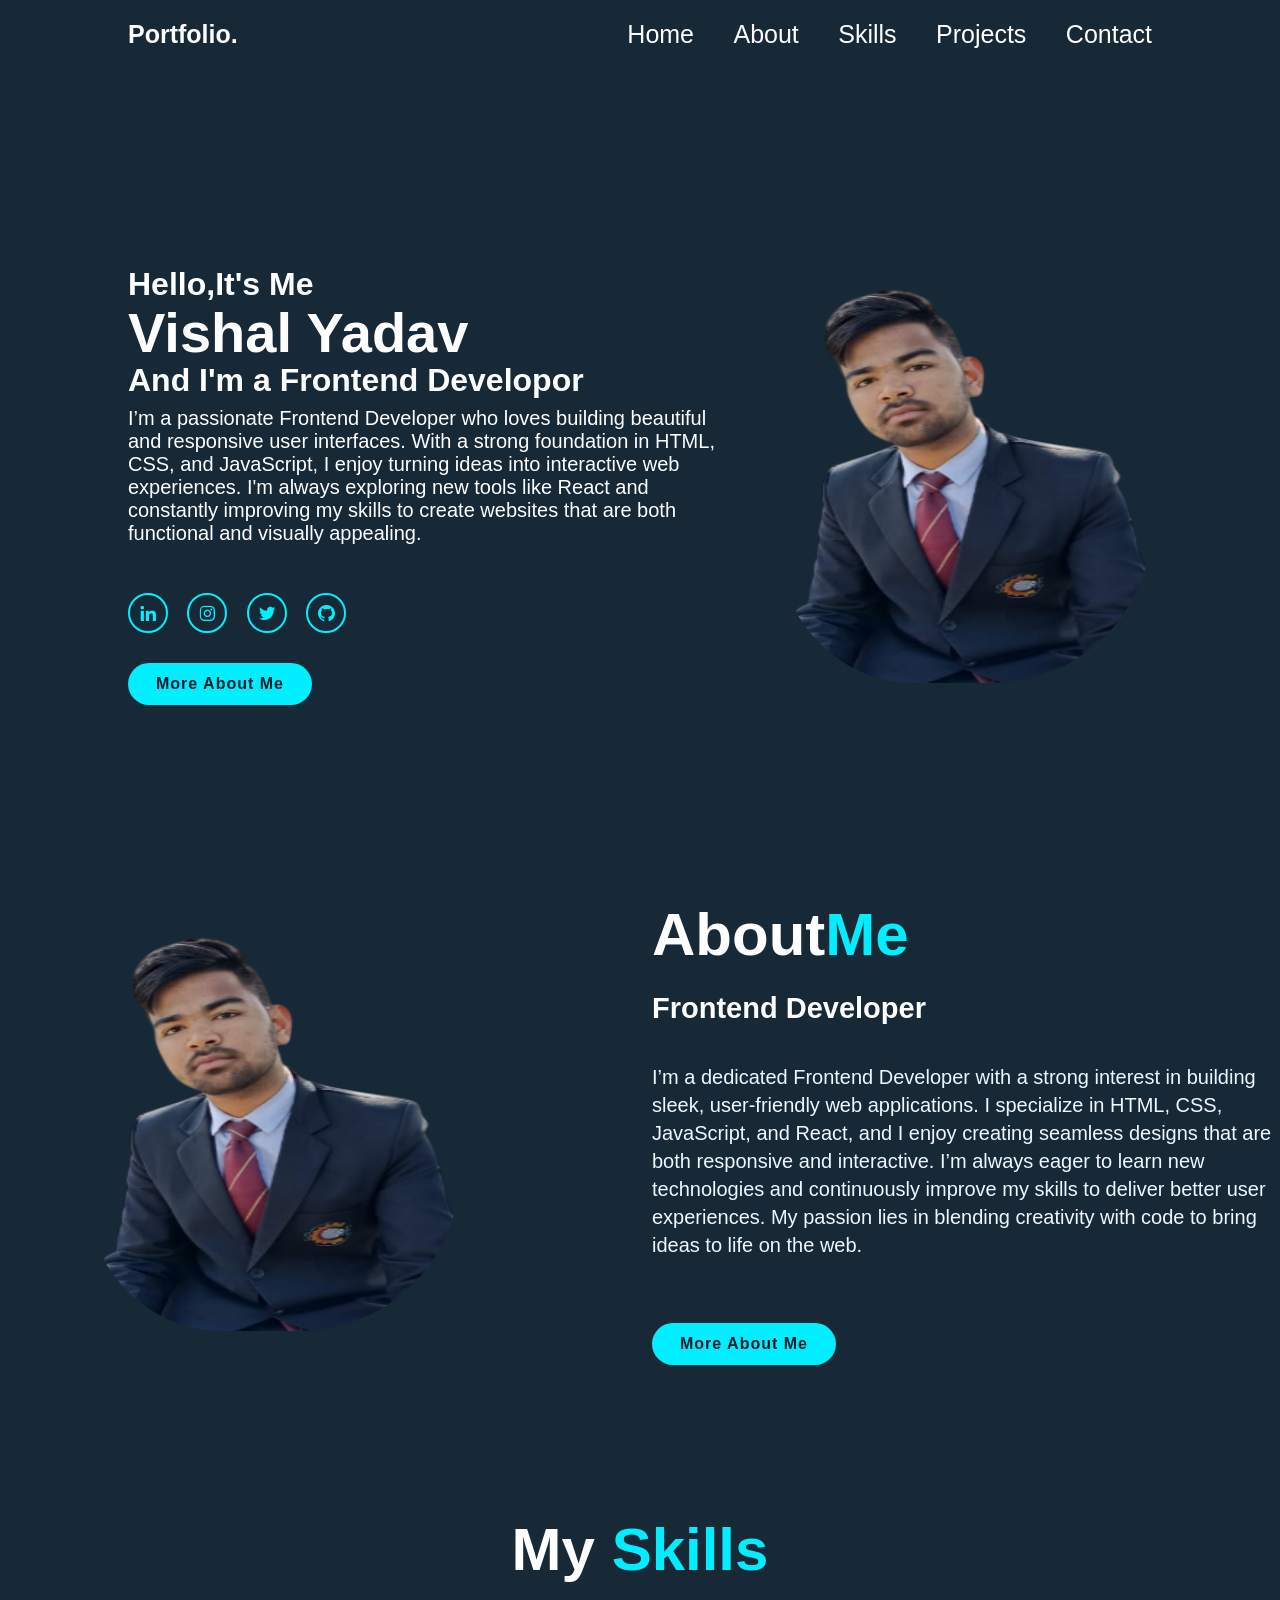
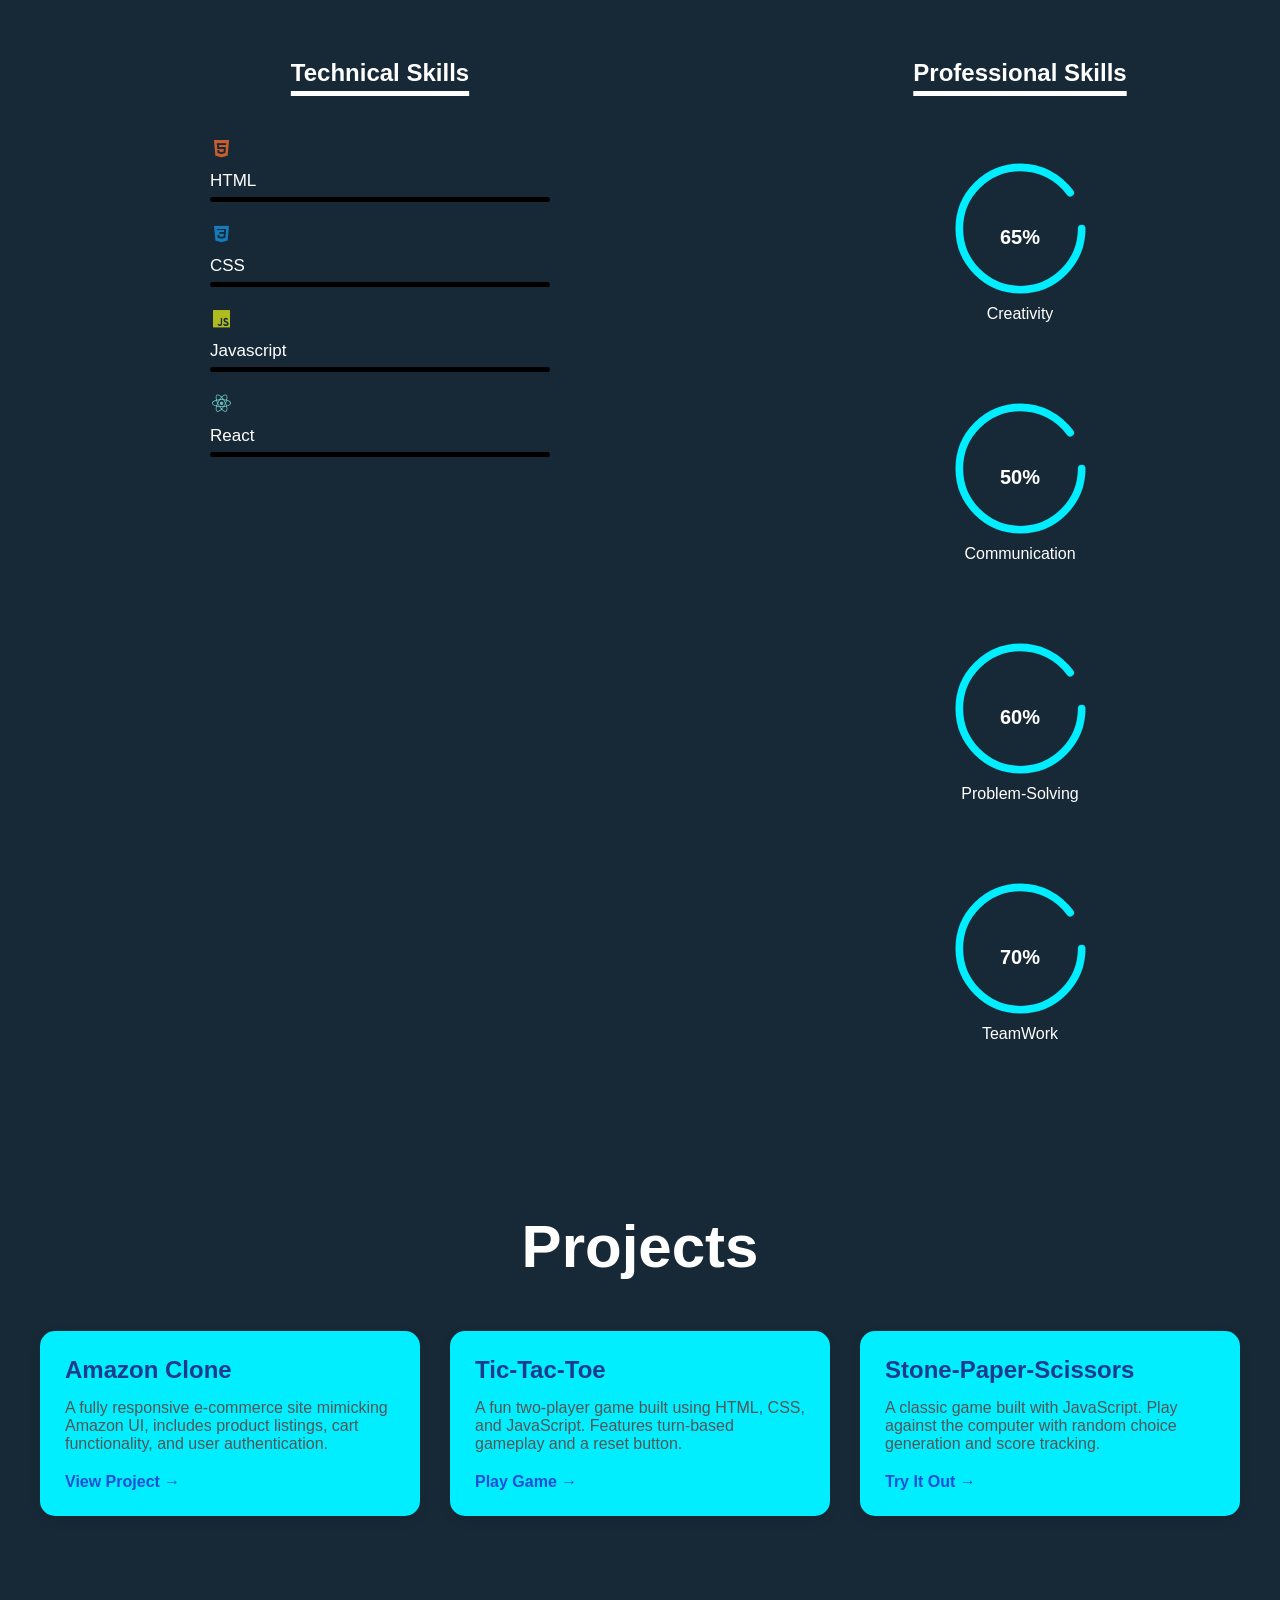
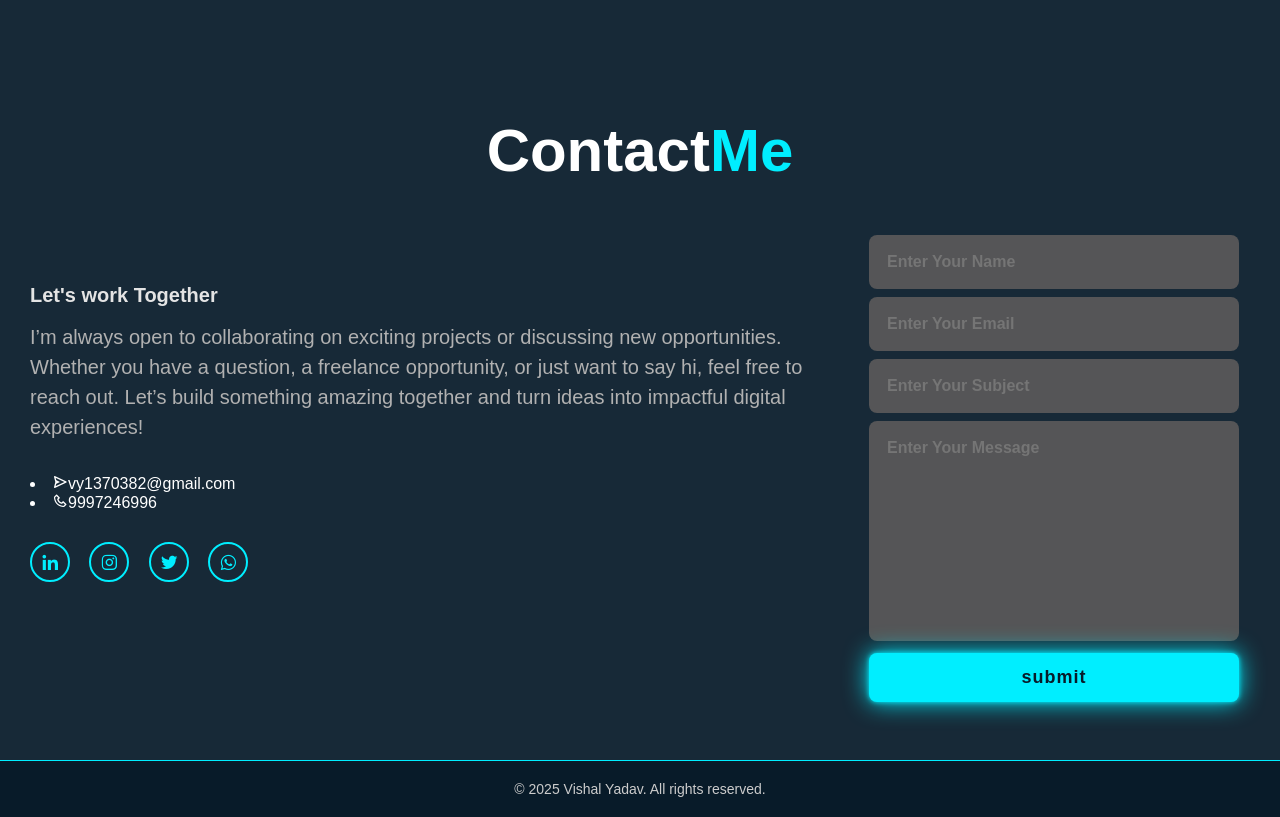
==== index.html @ 8849e921 "my" ====
<!DOCTYPE html>
<html lang="en">
<head>
    <meta charset="UTF-8">
    <meta name="viewport" content="width=device-width, initial-scale=1.0">
    <title>Personal  Portfolio</title>
    <link rel="stylesheet" href="style.css">
    <link href='https://unpkg.com/boxicons@2.1.4/css/boxicons.min.css' rel='stylesheet'>
</head>
<body>
   <header class="header">
       <a href="#" class="logo">Portfolio.</a>
       <nav class="navbar">
        <a href="#" data-target="home">Home</a>
        <a href="#" data-target="about">About</a>
        <a href="#" data-target="Skills">Skills</a>
        <a href="#" data-target="projects">Projects</a>
        <a href="#" data-target="contact">Contact</a>
    </nav>
   </header>
   <section class="home" id="home">
    <div class="home-content">
        <h3>Hello,It's Me</h3>
        <h1>Vishal Yadav</h1>
        <h3>And I'm a Frontend Developor</h3>
        <p><p>I’m a passionate Frontend Developer who loves building beautiful and responsive user interfaces. With a strong foundation in HTML, CSS, and JavaScript, I enjoy turning ideas into interactive web experiences. I'm always exploring new tools like React and constantly improving my skills to create websites that are both functional and visually appealing.</p>
        <br> 

        <div class="home-sci">
            <a href="#"><i class='bx bxl-linkedin'></i></a>
            <a href="#"><i class='bx bxl-instagram'></i></a>
            <a href="#"><i class='bx bxl-twitter' ></i></a>
            <a href="#"><i class='bx bxl-github'></i></a>
      </div> 
       <a href="#" class="btn-box">More About Me</a>
    </div>
    <div>
          <img class="home-img" src="Screenshot 2025-04-20 120103-Photoroom.png">
    </div>
   </section>
   <section class="about" id="about">
     <div class="about-img">
        <img class="home-img" src="Screenshot 2025-04-20 120103-Photoroom.png">
     </div>
     <div class="about-text">
        <h2>About<span>Me</span></h2>
        <h4>Frontend Developer</h4>
        <p>I’m a dedicated Frontend Developer with a strong interest in building sleek, user-friendly web applications. I specialize in HTML, CSS, JavaScript, and React, and I enjoy creating seamless designs that are both responsive and interactive. I’m always eager to learn new technologies and continuously improve my skills to deliver better user experiences. My passion lies in blending creativity with code to bring ideas to life on the web.</p>
        <a href="#" class="btn-box">More About Me</a>
    </div>
   </section>
   <h1 class="sub-title">My <span>Skills</span></h1>
   <section  id="Skills">
    <div class="container1">
        <h1 class="heading1">Technical Skills</h1>
        <div class="Technical-bars">
            <div class="bar"><i style="color:#c95d2e" class='bx bxl-html5'></i>
                <div class="info">
                    <span>HTML</span>
                </div>
                <div class="progress-line html">
                    <span></span>
                </div>
            </div>
            <div class="bar"><i style="color:#147bbc" class='bx bxl-css3'></i>
                <div class="info">
                    <span>CSS</span>
                </div>
                <div class="progress-line css">
                    <span></span>
                </div>
            </div>
            <div class="bar"><i style="color:#b0bc1e" class='bx bxl-javascript'></i>
                <div class="info">
                    <span>Javascript</span>
                </div>
                <div class="progress-line javascript">
                    <span></span>
                </div>
            </div>
            <div class="bar"><i style="color:#69bcbc" class='bx bxl-react'></i>
                <div class="info">
                    <span>React</span>
                </div>
                <div class="progress-line react">
                    <span></span>
                </div>
            </div>
        </div>
    </div>
    <div class="container1">
        <h1 class="heading1">Professional Skills</h1>
      <div class="radial-barss">
        <div class="radial-bars">
            <svg x="0px" y="0px" viewBox="0 0 200 200">
                <circle class="progress-bar" fill="transparent" cx="100" cy="100" r="80"></circle>
                <circle class="path path-1" cx="100" cy="100" r="80"></circle>
            </svg>
            <div class="percentage">65%</div>
            <div class="text">Creativity</div>
        </div>
        <div class="radial-bars">
            <svg x="0px" y="0px" viewBox="0 0 200 200">
                <circle class="progress-bar" fill="transparent" cx="100" cy="100" r="80"></circle>
                <circle class="path path-1"  cx="100" cy="100" r="80"></circle>
            </svg>
            <div class="percentage">50%</div>
            <div class="text">Communication</div>
        </div>
        <div class="radial-bars">
            <svg x="0px" y="0px" viewBox="0 0 200 200">
                <circle class="progress-bar" fill="transparent" cx="100" cy="100" r="80"></circle>
                <circle class="path path-1" cx="100" cy="100" r="80"></circle>
            </svg>
            <div class="percentage">60%</div>
            <div class="text">Problem-Solving</div>
        </div>
        <div class="radial-bars">
            <svg x="0px" y="0px" viewBox="0 0 200 200">
                <circle class="progress-bar" fill="transparent" cx="100" cy="100" r="80"></circle>
                <circle class="path path-1" cx="100" cy="100" r="80"></circle>
            </svg>
            <div class="percentage">70%</div>
            <div class="text">TeamWork</div>
        </div>
      </div>
    </div>
   </section>
   <section id="projects">
    <div class="container">
      <h2 class="section-title">Projects</h2>
      <div class="projects-grid">
        <div class="project-card">
          <h3 class="project-title">Amazon Clone</h3>
          <p class="project-description">
            A fully responsive e-commerce site mimicking Amazon UI, includes product listings, cart functionality, and user authentication.
          </p>
          <a href="https://vy251.github.io/Project-1/" target="_blank" class="project-link">View Project →</a>
        </div>
        <div class="project-card">
          <h3 class="project-title">Tic-Tac-Toe</h3>
          <p class="project-description">
            A fun two-player game built using HTML, CSS, and JavaScript. Features turn-based gameplay and a reset button.
          </p>
          <a href="https://vy251.github.io/Tic-Tac-Toe/" target="_blank" class="project-link">Play Game →</a>
        </div>
        <div class="project-card">
          <h3 class="project-title">Stone-Paper-Scissors</h3>
          <p class="project-description">
            A classic game built with JavaScript. Play against the computer with random choice generation and score tracking.
          </p>
          <a href="https://vy251.github.io/Rps/" target="_blank" class="project-link">Try It Out →</a>
        </div>
  
      </div>
    </div>
  </section>
  
   <h2 class="ch2">Contact<span id="cs">Me</span></h2>
   <section class="contact" id="contact">
    <div class="contact-text">
        <h4>Let's work Together</h4>
        <p>I’m always open to collaborating on exciting projects or discussing new opportunities. Whether you have a question, a freelance opportunity, or just want to say hi, feel free to reach out. Let’s build something amazing together and turn ideas into impactful digital experiences!</p>
        <div class="contact-List">
            <li><i class='bx bx-send' ></i>vy1370382@gmail.com</li>
            <li><i class='bx bx-phone' ></i>9997246996</li>
        </div>
        <div class="home-sci">
            <a href="#"><i class='bx bxl-linkedin'></i></a>
            <a href="#"><i class='bx bxl-instagram'></i></a>
            <a href="#"><i class='bx bxl-twitter' ></i></a>
            <a href="#"><i class='bx bxl-whatsapp'></i></i></a>
        </div>
    </div>
    <div class="contact-form">
        <form action="">
            <input type="" placeholder="Enter Your Name"required>
            <input type="email"placeholder="Enter Your Email"required>
            <input type=""placeholder="Enter Your Subject">
            <textarea name="" id="" cols="40" rows="10" placeholder="Enter Your Message"required></textarea>
            <input type="submit" value="submit" class="send">
        </form>
   </div>
   </section>
   <footer class="footer">
    <p>© 2025 Vishal Yadav. All rights reserved.</p>
</footer>
<script>
    document.querySelectorAll('.navbar a').forEach(link => {
  link.addEventListener('click', function (e) {
    e.preventDefault();

    const targetId = this.dataset.target;  // Get the value from data-target
    const targetSection = document.getElementById(targetId);

    if (targetSection) {
      targetSection.scrollIntoView({
        behavior: 'smooth'
      });
    }
  });
});

  </script>
  
</body>
</html>
---- style.css ----
*{
    margin:0;
    padding:0;
    font-family:'Gill Sans', 'Gill Sans MT', Calibri, 'Trebuchet MS', sans-serif;
    box-sizing:border-box;
}
body{
    background:#172937;;
    color:#fff;
}
.header{
   position:fixed;
   top:0;
   left:0;
   width:100%;
   padding:20px 10%;
   background:transparent;
   display:flex;
   justify-content:space-between;
   align-items: center;
   z-index:100;
}
.logo{
    position:relative;
    font-size:25px;
    color:#fff;
    text-decoration:none;
    font-weight:600;
}
.navbar a{
    display:inline-block;
    font-size:25px;
    color:#fff;
    text-decoration: none;
    font-weight: 500;
    margin-left:35px;
    transition:.3s;
}
.navbar a:hover{
    color:#0ef;
}
.home{
    position:relative;
    width:100%;
    justify-content: space-between;
    height:100vh;
    display:flex;
    align-items: center;
    padding:70px 10% 0;
}
.home-img{
    border-radius:40%;
    background-size:cover;
    height:400px;
    padding-left:20px;
    width:400px;
}
.home-content{
    max-width:600px;
}
.home-content h3{
    font-size:32px;
    font-weight:700;
}
.home-content h1 {
    font-size:32px;
    font-weight:700;
}
.home-content h1{
    font-size:56px;
    font-weight:700;
    margin:-3px 0;
}
.home-content p{
    font-size:20px;
    margin-top:8px;
} 
.home-sci a{
    display:inline-flex;
    justify-content: center;
    align-items:center;
    width:40px;
    height:40px;
    background:transparent;
    border:2px solid #0ef;
    border-radius:50%;
    font-size:20px;
    color:#0ef;
    text-decoration: none;
    margin:30px 15px 30px 0;
}
.home-sci a:hover{
    background:#0ef;
    color:#081b29;
    box-shadow:0 0 20px #0ef;
}
.btn-box{
    display:inline-block;
    padding:12px 28px;
    background:#0ef;
    border-radius:40px;
    font-size:16px;
    color:#081b29;
    letter-spacing: 1px;
    text-decoration: none;
    font-weight:600;
}
.btn-box:hover{
    box-shadow:0 0 5px cyan,
    0 0 25px cyan, 0 0 50px cyan,
    0 0 100px cyan, 0 0 200px cyan;
}

.about{
   display:grid;
   grid-template-columns:repeat(2,1fr);
   align-items:center;
   gap:1.5rem;
}
.about-img img{
  padding-left:20px;
  margin-left:60px;
}
.about-text h2,.sub-title{
    font-size:60px;
}
.about-text h2 span,.sub-title span{
    color:#0ef;
}
.about-text h4{
    font-size:29px;
    font-weight:600;
    color:#fff;
    line-height:1.7;
    margin:15px 0 30px;
}
.about-text p{
    color:aliceblue;
    font-size:20px;
    line-height:1.4;
    margin-bottom:4rem;
}

section{
    display:flex;
    /* flex-wrap:wrap; */
}
.container1{
    width:600px;
    height:100%;
    padding:75px 90px;
    margin-left:120px;
}
.heading1{
    text-align:center;
    text-decoration: underline;
    text-underline-offset: 10px;
    text-decoration-thickness: 5px;
    margin-bottom:50px;
}
.bar{
    font-size:23px;
}
.Technical-bars{
    display:flex;
    flex-direction:column;
    gap:20px;
}
.Technical-bars .bar{
    margin-top:40px 0;
}
.Technical-bars .bar:first-child{
    margin-top:0;
}
.Technical-bars .bar:last-child{
    margin-bottom:0;
}
.Technical-bars .bar .info{
    margin-bottom:5px;
}
.Technical-bars .bar .info span{
    font-size:17px;
    font-weight:500;
    animation:showText 0.5s 1s linear forwards;  
    opacity:0;
}
.Technical-bars .bar .progress-line{
    position:relative;
    border-radius:10px;
    width:100%;
    height:5px;
    background-color:#000000;
    animation:animate 1s cubic-bezier(1,0,0.5,1) forwards;
    transform:scaleX(0);
    transform-origin:left;
}
@keyframes animate{
    100%{
        transform:scaleX(1);
    }
}
.Technical-bars .bar .progress-line span{
    height:100%;
    background-color: #0ef;
    position:absolute;
    border-radius:10px;
    animation:animate 1s 1s cubic-beizer(1,0,0.5,1) forwards;
    transform:scaleX(0);
    transform-origin:left;
}
.progress-line.html span{
    width:90%;
}
.progress-line.css span{
    width:60%;
}
.progress-line.javascript span{
    width:70%;
}
.progress-line.react span{
    width:75%;
}
.progress-line span::after{
    position:absolute;
    padding:1px 8px;
    background-color:#000;
    color:#fff;
    font-size:12px;
    border-radius:3px;
    top:-28px;
    right:-20px;
    animation:showText 0.5s 1.5s linear forwards;
    opacity:0;
}
.sub-title{
    margin-top:150px;
    text-align:center;
}
.progress-line.html span::after{
    content:"90%";
}
.progress-line.css span::after{
    content:"60%";
}
.progress-line.javascript span::after{
    content:"70%";
}
.progress-line.react span::after{
    content:"75%";
}
.progress-line span::before{
    content:"";
    position:absolute;
    width:0;
    height:0;
    border:7px solid transparent;
    border-bottom-width:0px;
    border-right-width:0px;
    border-top-color:#000;
    top:-10px;
    right:0;
    animation:showText 0.5s 1.5s linear forwards;
    opacity:0;
}
@keyframes showText{
100%{
    opacity:1;
  }
}
.radial-barss {
    display: flex;
    flex-wrap: wrap;
    justify-content: center;
    gap: 40px; 
}
.radial-bars {
    width: 45%; 
    height: 200px;
    position: relative;
    display: flex;
    flex-direction: column;
    align-items: center;
    justify-content: center;
}
.radial-bars .radial-bar{
    width:50%;
    height:160px;
    margin-bottom:10px;
    position:relative;
}
.radial-bars .radial-bar svg{
    position:absolute;
    top:50%;
    left:50%;
    transform:translate(-50%,-50%)rotate(-90deg);
    width:120px;
    height:160px
}
.radial-bars.progress-bar{
    stroke-width:10;
    stop-color:black;
    fill:transparent;
    stroke-dasharray: 502;
    stroke-dashoffset: 502;
    stroke-linecap:round;
    animation:animate-bar 1s linear forwards;
}
@keyframes animate-bar {
    100%{
        stroke-dashoffset:-1;
    }
}
.path{
    stroke-width:10;
    stroke:#0ef;
    fill:transparent;
    stroke-dasharray: 502;
    stroke-dashoffset: 502;
    stroke-linecap:round;
}
.path-1{
    animation:animate-path1 1s 1s linear forwards;
}
.path-2{
    animation:animate-path2 1s 1s linear forwards;
}
.radial-bars .percentage {
    position: absolute;
    top: 50%;
    left: 50%;
    transform: translate(-50%, -50%);
    font-size: 20px;
    font-weight: bold;
    color: white;
}
.path-3{
    animation:animate-path3 1s 1s linear forwards;
}
.path-4{
    animation:animate-path4 1s 1s linear forwards;
}
@keyframes animate-path1{
    100%{
        stroke-dashoffset: 50;;
    }
}
@keyframes animate-path2{
    100%{
        stroke-dashoffset: 175;;
    }
}
@keyframes animate-path3{
    100%{
        stroke-dashoffset: 125;;
    }
}
@keyframes animate-path4{
    100%{
        stroke-dashoffset: 75;;
    }
}
#projects {
    padding: 80px 20px;
  }
  
  .container {
    max-width: 1200px;
    margin: auto;
  }
  
  .section-title {
    text-align: center;
    font-size:60px;
    margin-bottom: 50px;
    
  }
  
  .projects-grid {
    display: grid;
    grid-template-columns: 1fr;
    gap: 30px;
  }
  
  @media (min-width: 768px) {
    .projects-grid {
      grid-template-columns: repeat(2, 1fr);
    }
  }
  
  @media (min-width: 1024px) {
    .projects-grid {
      grid-template-columns: repeat(3, 1fr);
    }
  }
  
  .project-card {
    background:#0ef;
    border-radius: 15px;
    padding: 25px;
    box-shadow: 0 4px 12px rgba(0, 0, 0, 0.1);
    transition: transform 0.3s ease, box-shadow 0.3s ease;
  }
  
  .project-card:hover {
    transform: translateY(-5px);
    box-shadow: 0 6px 20px rgba(0, 0, 0, 0.15);
  }
  
  .project-title {
    font-size: 24px;
    margin-bottom: 15px;
    color: #1e3a8a;
  }
  
  .project-description {
    font-size: 16px;
    margin-bottom: 20px;
    color: #555;
  }
  
  .project-link {
    text-decoration: none;
    color: #1d4ed8;
    font-weight: bold;
  }
  
  .project-link:hover {
    text-decoration: underline;
  }
.contact{
  display:flex;
  justify-content: space-between;
  align-items:center;
  gap:3rem;
  padding-left:30px;
  
}
.ch2{
    font-size:60px;
    text-align:center;
    margin-top:120px;
}
#cs{
    color:#0ef;
}
.contact-text h4{
    margin-bottom:15px ;
    color:rgb(228,228,228);
    font-size:20px;
    font-weight:600;
}
.contact-text p{
    color:rgb(177,177,177);
    font-size:20px;
    line-height:30px;
    margin-bottom:2rem;
}
.contact-list{
    margin-bottom:3rem;
}

.contact-list li{
    margin-bottom:10px;
    display:block;
}
.contact-list i{
    display:inline-block;
    color:#0ef;
    font-size:20px;
    font-weight:600;
    transition:all .40s ease;
}
.contact-list li a:hover{
    transform:scale(1.01)translateY(-5px);
    color:#0ef;
}
.contact-form{
padding-top:50px;
}
.contact-form form{
    position:relative;
}
.contact-form form input,form textarea{
    border:none;
    outline:none;
    width:90%;
    padding:18px;
    background:#555557;
    color:#000;
    font-size:1rem;
    font-weight:600;
    margin-bottom:0.5rem;
    border-radius:0.5rem;
}
.contact-form textarea{
    resize:none;
    height:220px;
}
.contact-form form .send {
    display: inline-block;
    padding: 14px 60px;
    background: #0ef;
    font-size: 18px;
    color: #081b29;
    letter-spacing: 1px;
    text-decoration: none;
    font-weight: 600;
    opacity: 0;
    font-family:'Gill Sans', 'Gill Sans MT', Calibri, 'Trebuchet MS', sans-serif;
    animation: slideTop 1s ease 2s forwards;
    box-shadow: 0 0 5px #0ef, 0 0 25px #0ef;
}

@keyframes slideTop {
    0% {
        opacity: 0;
        transform: translateY(50px);
    }
    100% {
        opacity: 1;
        transform: translateY(0);
    }
}
.contact-form form .send:hover{
    box-shadow: 0 0 5px cyan,
    0 0 25px cyan, 0 0 50px cyan,
    0 0 100px cyan, 0 0 200px cyan;
}
.footer {
    text-align: center;
    padding: 20px;
    background-color: #081b29;
    color: #ccc;
    font-size: 14px;
    margin-top: 50px;
    border-top: 1px solid #0ef;
}
.footer p {
    margin: 0;
}
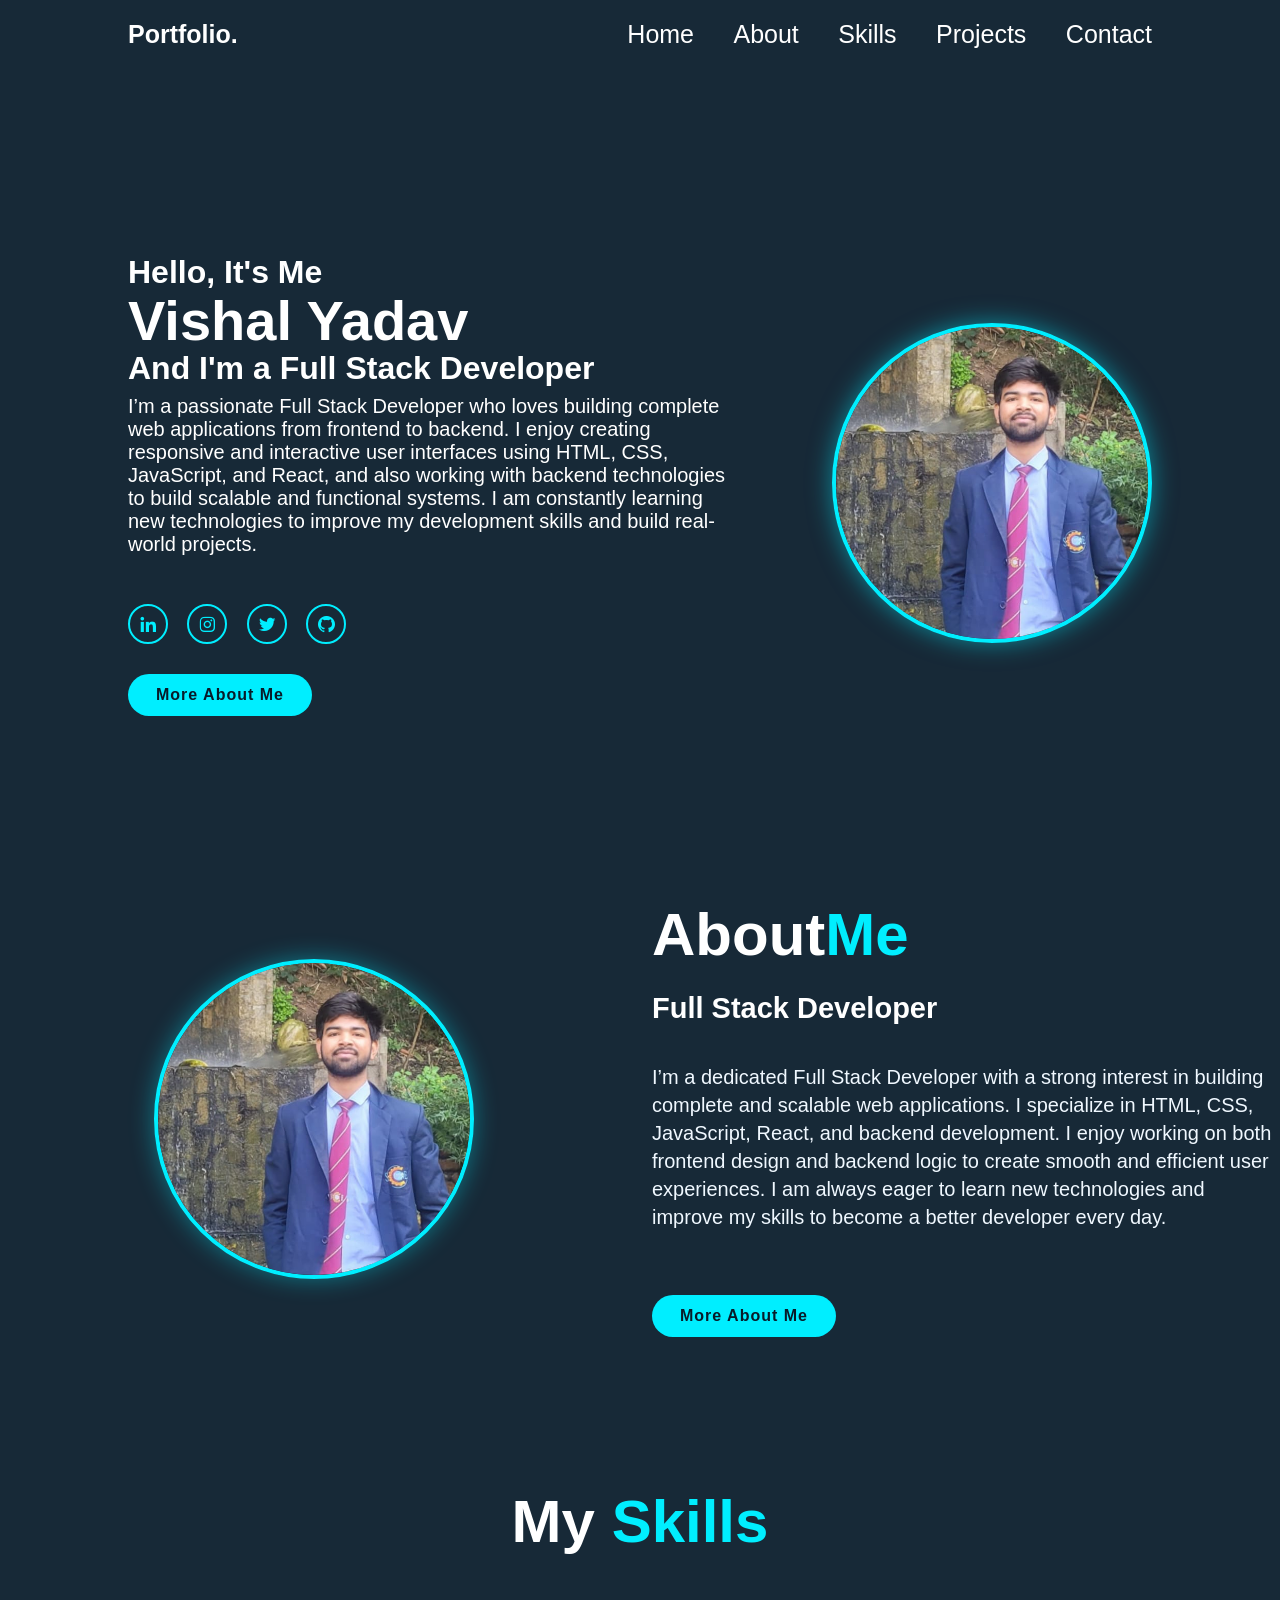
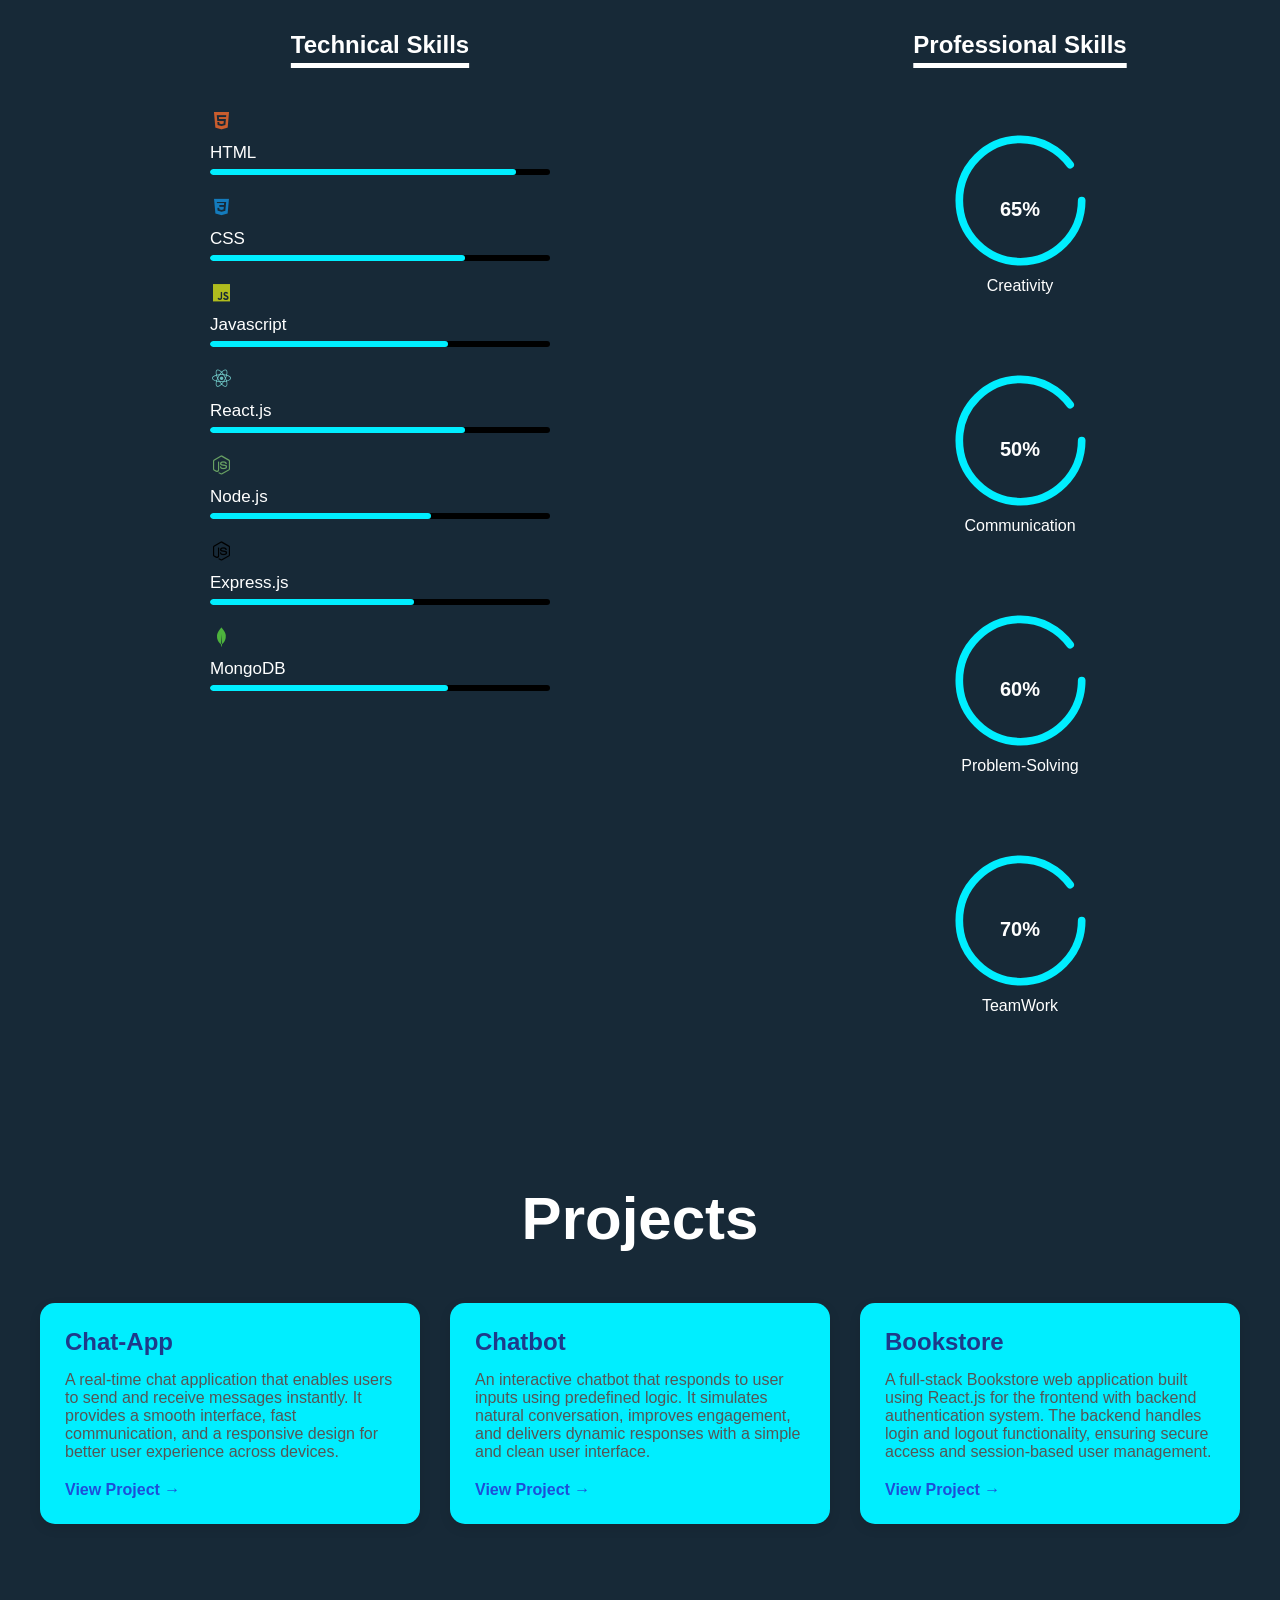
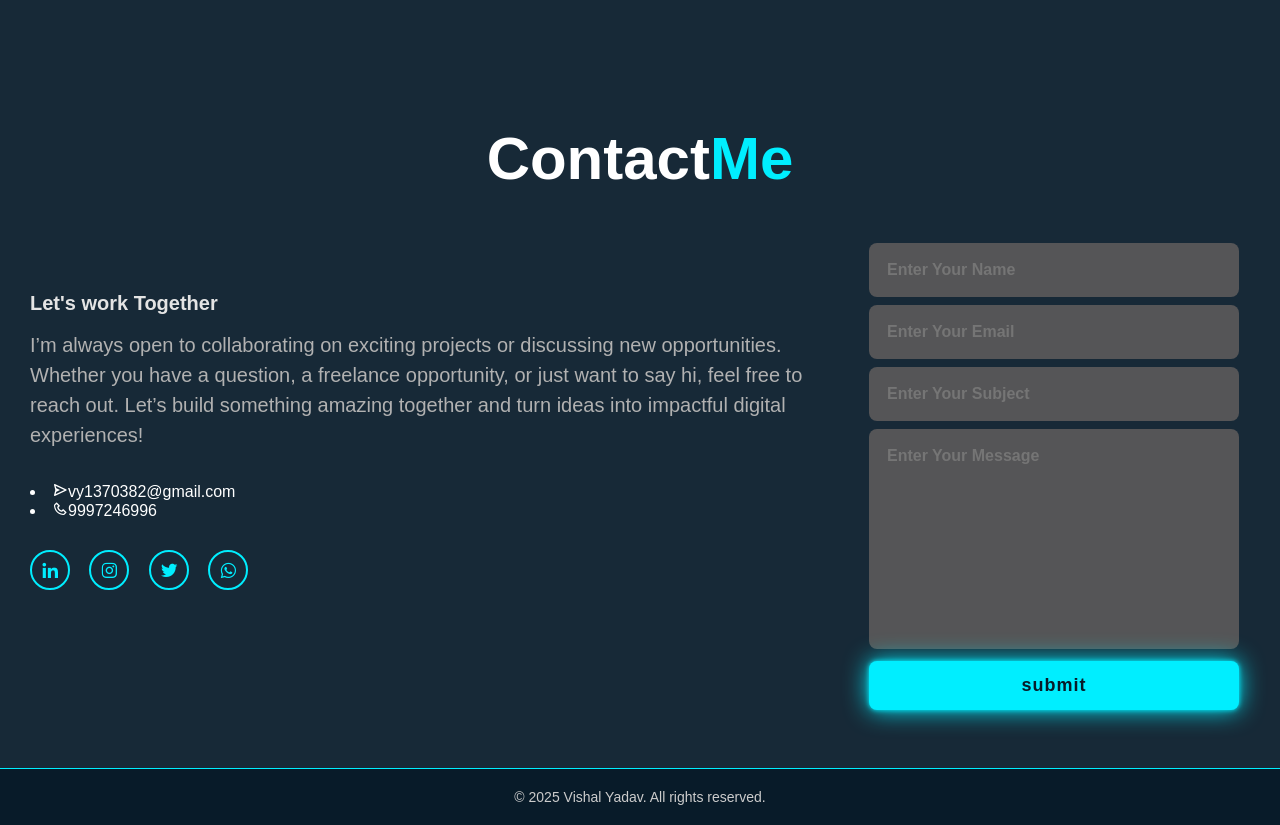
==== commit 8f3c504c: "Add portfolio updates: revise personal description, update project list, and enhance image styles" ====
--- a/index.html
+++ b/index.html
@@ -20,10 +20,13 @@
    </header>
    <section class="home" id="home">
     <div class="home-content">
-        <h3>Hello,It's Me</h3>
-        <h1>Vishal Yadav</h1>
-        <h3>And I'm a Frontend Developor</h3>
-        <p><p>I’m a passionate Frontend Developer who loves building beautiful and responsive user interfaces. With a strong foundation in HTML, CSS, and JavaScript, I enjoy turning ideas into interactive web experiences. I'm always exploring new tools like React and constantly improving my skills to create websites that are both functional and visually appealing.</p>
+        <h3>Hello, It's Me</h3>
+<h1>Vishal Yadav</h1>
+<h3>And I'm a Full Stack Developer</h3>
+
+<p>
+I’m a passionate Full Stack Developer who loves building complete web applications from frontend to backend. I enjoy creating responsive and interactive user interfaces using HTML, CSS, JavaScript, and React, and also working with backend technologies to build scalable and functional systems. I am constantly learning new technologies to improve my development skills and build real-world projects.
+</p>
         <br> 
 
         <div class="home-sci">
@@ -35,17 +38,20 @@
        <a href="#" class="btn-box">More About Me</a>
     </div>
     <div>
-          <img class="home-img" src="Screenshot 2025-04-20 120103-Photoroom.png">
+          <img class="home-img" src="Vishal.jpeg" alt="Vishal Yadav">
     </div>
    </section>
    <section class="about" id="about">
      <div class="about-img">
-        <img class="home-img" src="Screenshot 2025-04-20 120103-Photoroom.png">
+        <img class="home-img" src="Vishal.jpeg" alt="Vishal Yadav">
      </div>
      <div class="about-text">
         <h2>About<span>Me</span></h2>
-        <h4>Frontend Developer</h4>
-        <p>I’m a dedicated Frontend Developer with a strong interest in building sleek, user-friendly web applications. I specialize in HTML, CSS, JavaScript, and React, and I enjoy creating seamless designs that are both responsive and interactive. I’m always eager to learn new technologies and continuously improve my skills to deliver better user experiences. My passion lies in blending creativity with code to bring ideas to life on the web.</p>
+<h4>Full Stack Developer</h4>
+
+<p>
+I’m a dedicated Full Stack Developer with a strong interest in building complete and scalable web applications. I specialize in HTML, CSS, JavaScript, React, and backend development. I enjoy working on both frontend design and backend logic to create smooth and efficient user experiences. I am always eager to learn new technologies and improve my skills to become a better developer every day.
+</p>
         <a href="#" class="btn-box">More About Me</a>
     </div>
    </section>
@@ -80,12 +86,39 @@
             </div>
             <div class="bar"><i style="color:#69bcbc" class='bx bxl-react'></i>
                 <div class="info">
-                    <span>React</span>
+                    <span>React.js</span>
                 </div>
                 <div class="progress-line react">
                     <span></span>
                 </div>
             </div>
+            <div class="bar"><i style="color:#68a063" class='bx bxl-nodejs'></i>
+    <div class="info">
+        <span>Node.js</span>
+    </div>
+    <div class="progress-line nodejs">
+        <span></span>
+    </div>
+</div>
+
+<div class="bar"><i style="color:#000000" class='bx bxl-nodejs'></i>
+    <div class="info">
+        <span>Express.js</span>
+    </div>
+    <div class="progress-line express">
+        <span></span>
+    </div>
+</div>
+
+<div class="bar">
+    <i style="color:#4db33d" class='bx bxl-mongodb'></i>
+    <div class="info">
+        <span>MongoDB</span>
+    </div>
+    <div class="progress-line mongodb">
+        <span></span>
+    </div>
+</div>
         </div>
     </div>
     <div class="container1">
@@ -126,35 +159,38 @@
       </div>
     </div>
    </section>
-   <section id="projects">
-    <div class="container">
-      <h2 class="section-title">Projects</h2>
-      <div class="projects-grid">
-        <div class="project-card">
-          <h3 class="project-title">Amazon Clone</h3>
-          <p class="project-description">
-            A fully responsive e-commerce site mimicking Amazon UI, includes product listings, cart functionality, and user authentication.
-          </p>
-          <a href="https://vy251.github.io/Project-1/" target="_blank" class="project-link">View Project →</a>
-        </div>
-        <div class="project-card">
-          <h3 class="project-title">Tic-Tac-Toe</h3>
-          <p class="project-description">
-            A fun two-player game built using HTML, CSS, and JavaScript. Features turn-based gameplay and a reset button.
-          </p>
-          <a href="https://vy251.github.io/Tic-Tac-Toe/" target="_blank" class="project-link">Play Game →</a>
-        </div>
-        <div class="project-card">
-          <h3 class="project-title">Stone-Paper-Scissors</h3>
-          <p class="project-description">
-            A classic game built with JavaScript. Play against the computer with random choice generation and score tracking.
-          </p>
-          <a href="https://vy251.github.io/Rps/" target="_blank" class="project-link">Try It Out →</a>
-        </div>
-  
-      </div>
-    </div>
-  </section>
+<section id="projects">
+  <div class="container">
+    <h2 class="section-title">Projects</h2>
+    <div class="projects-grid">
+
+      <div class="project-card">
+        <h3 class="project-title">Chat-App</h3>
+        <p class="project-description">
+          A real-time chat application that enables users to send and receive messages instantly. It provides a smooth interface, fast communication, and a responsive design for better user experience across devices.
+        </p>
+        <a href="https://chat-app-frontend-k5z4.onrender.com/" target="_blank" class="project-link">View Project →</a>
+      </div>
+
+      <div class="project-card">
+        <h3 class="project-title">Chatbot</h3>
+        <p class="project-description">
+          An interactive chatbot that responds to user inputs using predefined logic. It simulates natural conversation, improves engagement, and delivers dynamic responses with a simple and clean user interface.
+        </p>
+        <a href="https://vy251.github.io/Gemini/" target="_blank" class="project-link">View Project →</a>
+      </div>
+
+      <div class="project-card">
+        <h3 class="project-title">Bookstore</h3>
+        <p class="project-description">
+          A full-stack Bookstore web application built using React.js for the frontend with backend authentication system. The backend handles login and logout functionality, ensuring secure access and session-based user management.
+        </p>
+        <a href="https://book-store-three-ivory.vercel.app/" target="_blank" class="project-link">View Project →</a>
+      </div>
+
+    </div>
+  </div>
+</section>
   
    <h2 class="ch2">Contact<span id="cs">Me</span></h2>
    <section class="contact" id="contact">
--- a/style.css
+++ b/style.css
@@ -49,11 +49,17 @@
     padding:70px 10% 0;
 }
 .home-img{
-    border-radius:40%;
-    background-size:cover;
-    height:400px;
-    padding-left:20px;
-    width:400px;
+    width: 320px;
+    height: 320px;
+    object-fit: cover;
+    border-radius: 50%;
+    border: 4px solid #0ef;
+    box-shadow: 0 0 25px rgba(0, 238, 255, 0.5);
+    transition: transform 0.4s ease;
+}
+
+.home-img:hover{
+    transform: scale(1.05);
 }
 .home-content{
     max-width:600px;
@@ -118,9 +124,21 @@
    gap:1.5rem;
 }
 .about-img img{
-  padding-left:20px;
-  margin-left:60px;
-}
+    width: 320px;
+    height: 320px;
+    object-fit: cover;
+    border-radius: 50%;
+    border: 4px solid #0ef;
+    box-shadow: 0 0 25px rgba(0, 238, 255, 0.4);
+    display: block;
+    margin: auto;
+    transition: transform 0.4s ease;
+}
+
+.about-img img:hover{
+    transform: scale(1.05);
+}
+
 .about-text h2,.sub-title{
     font-size:60px;
 }
@@ -184,42 +202,74 @@
     animation:showText 0.5s 1s linear forwards;  
     opacity:0;
 }
+/* ===== SKILLS SECTION FIX ===== */
+
+.Technical-bars{
+    display:flex;
+    flex-direction:column;
+    gap:20px;
+}
+
+.Technical-bars .bar{
+    font-size:23px;
+}
+
+.Technical-bars .bar .info{
+    margin-bottom:5px;
+}
+
+.Technical-bars .bar .info span{
+    font-size:17px;
+    font-weight:500;
+    opacity:0;
+    animation:showText 0.5s 1s forwards;
+}
+
+/* BACKGROUND BAR */
 .Technical-bars .bar .progress-line{
     position:relative;
+    width:100%;
+    height:6px;
+    background:#000;
     border-radius:10px;
-    width:100%;
-    height:5px;
-    background-color:#000000;
-    animation:animate 1s cubic-bezier(1,0,0.5,1) forwards;
-    transform:scaleX(0);
-    transform-origin:left;
-}
-@keyframes animate{
+    overflow:hidden;
+}
+
+/* FILL BAR */
+.Technical-bars .bar .progress-line span{
+    position:absolute;
+    height:100%;
+    left:0;
+    top:0;
+    width:0;
+    border-radius:10px;
+    background:#0ef;
+    animation:fillBar 2s forwards;
+}
+
+/* ANIMATION */
+@keyframes fillBar{
     100%{
-        transform:scaleX(1);
-    }
-}
-.Technical-bars .bar .progress-line span{
-    height:100%;
-    background-color: #0ef;
-    position:absolute;
-    border-radius:10px;
-    animation:animate 1s 1s cubic-beizer(1,0,0.5,1) forwards;
-    transform:scaleX(0);
-    transform-origin:left;
-}
-.progress-line.html span{
-    width:90%;
-}
-.progress-line.css span{
-    width:60%;
-}
-.progress-line.javascript span{
-    width:70%;
-}
-.progress-line.react span{
-    width:75%;
-}
+        width: var(--progress);
+    }
+}
+
+/* SKILL WIDTHS */
+.progress-line.html span{ --progress:90%; }
+.progress-line.css span{ --progress:75%; }
+.progress-line.javascript span{ --progress:70%; }
+.progress-line.react span{ --progress:75%; }
+.progress-line.nodejs span{ --progress:65%; }
+.progress-line.express span{ --progress:60%; }
+.progress-line.mongodb span{ --progress:70%; }
+
+/* TEXT ANIMATION */
+@keyframes showText{
+    to{
+        opacity:1;
+    }
+}
+
 .progress-line span::after{
     position:absolute;
     padding:1px 8px;
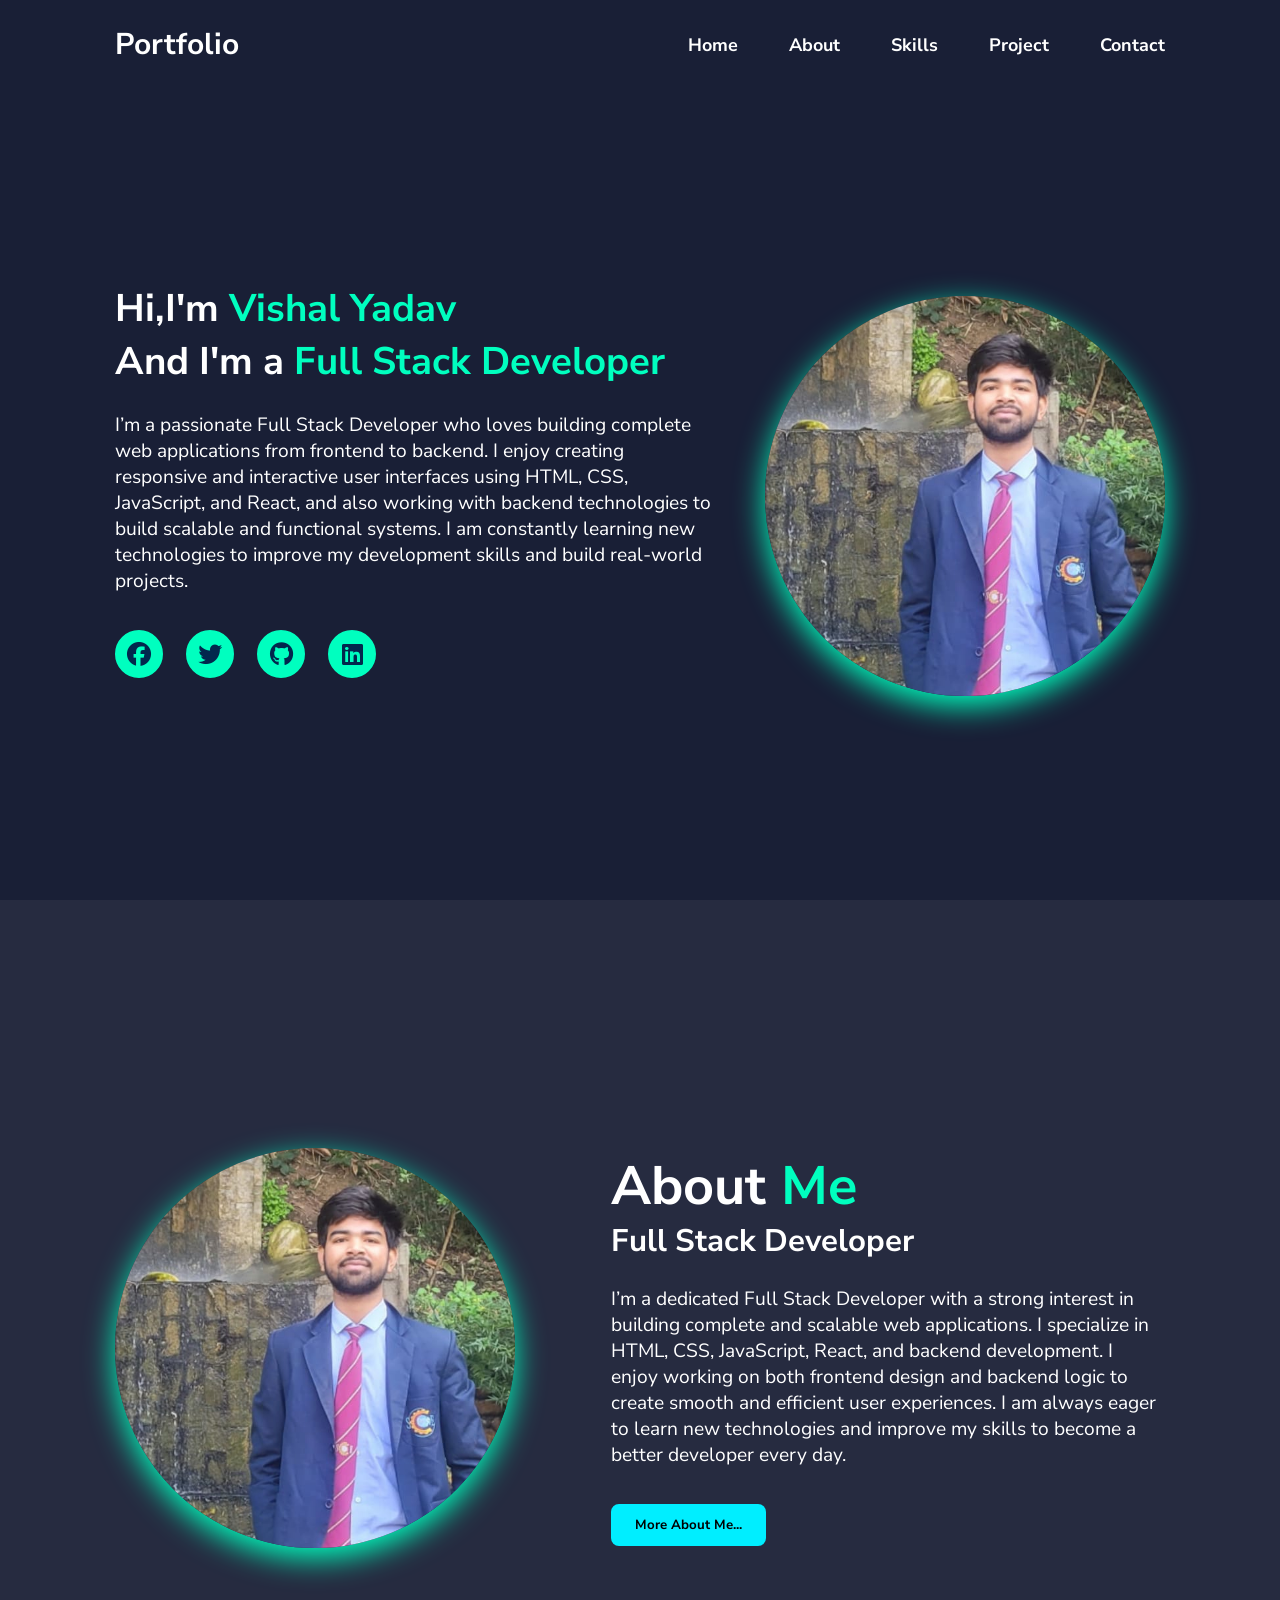
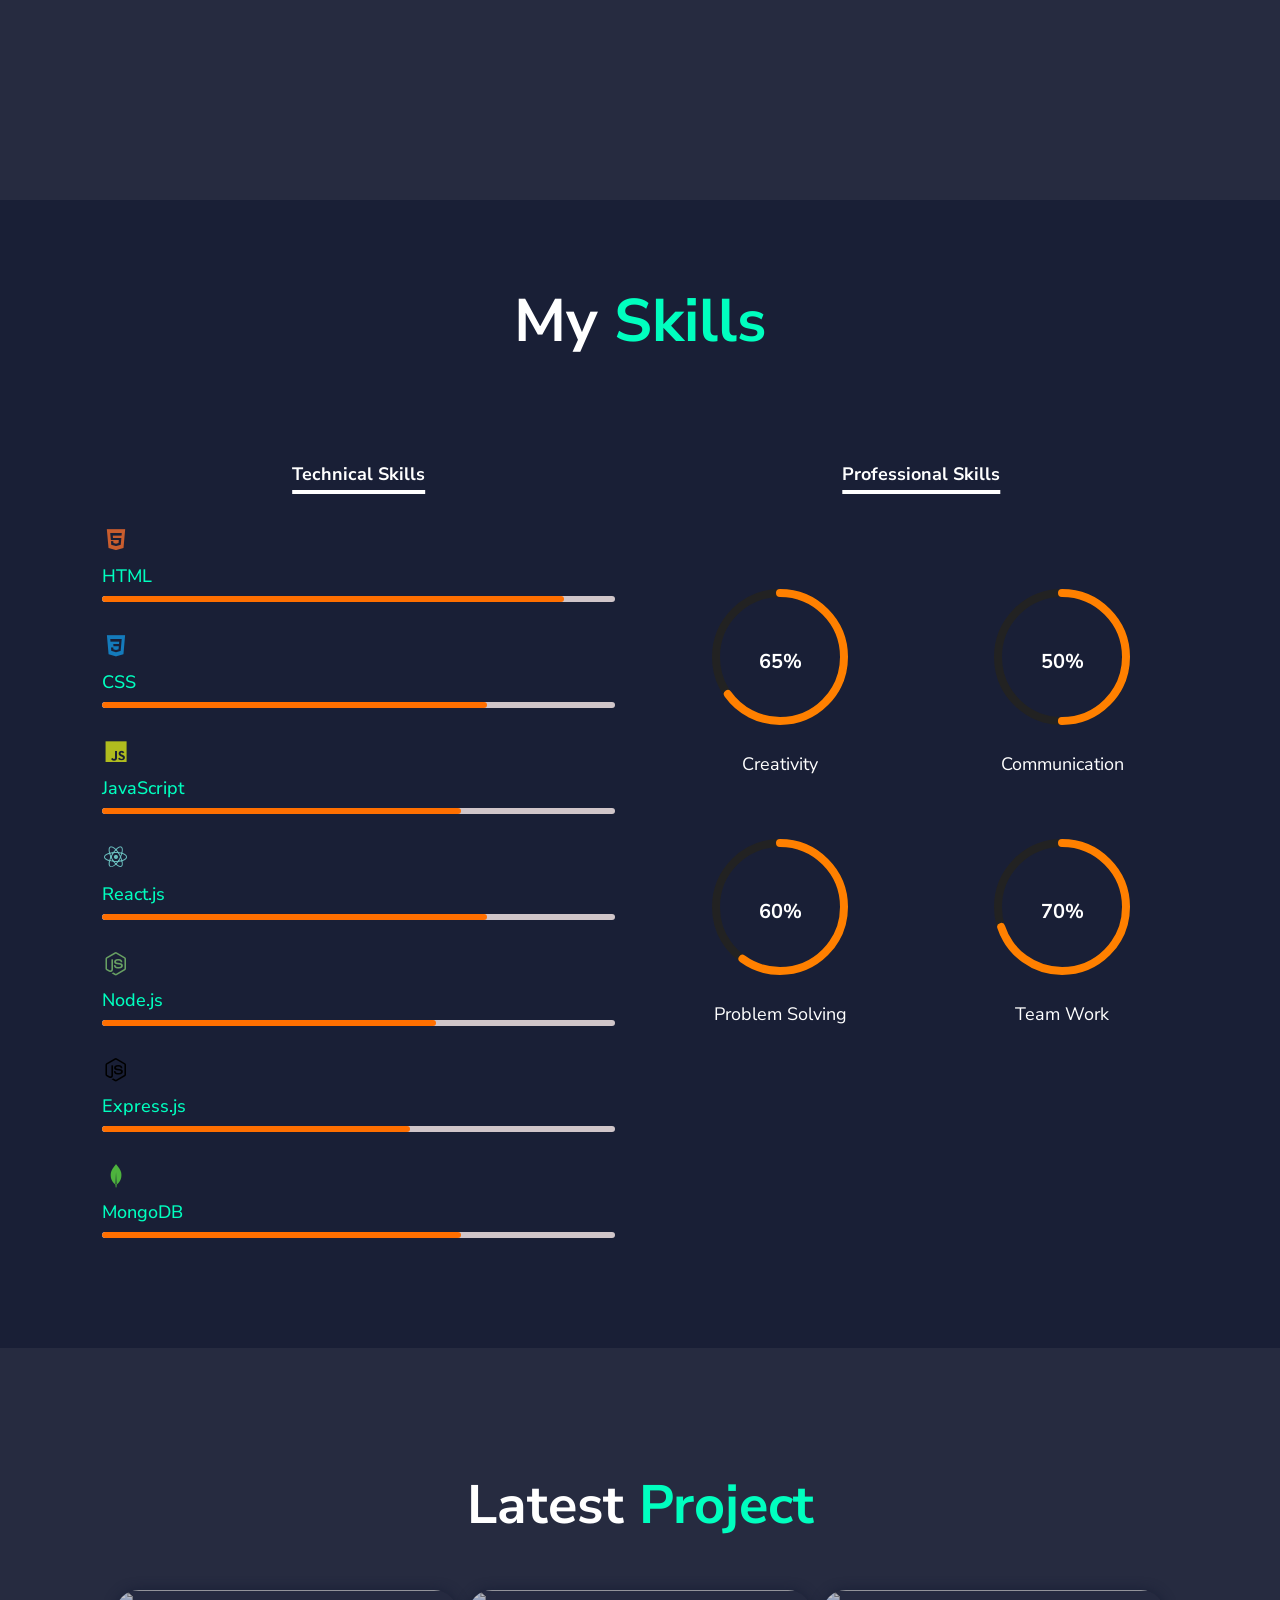
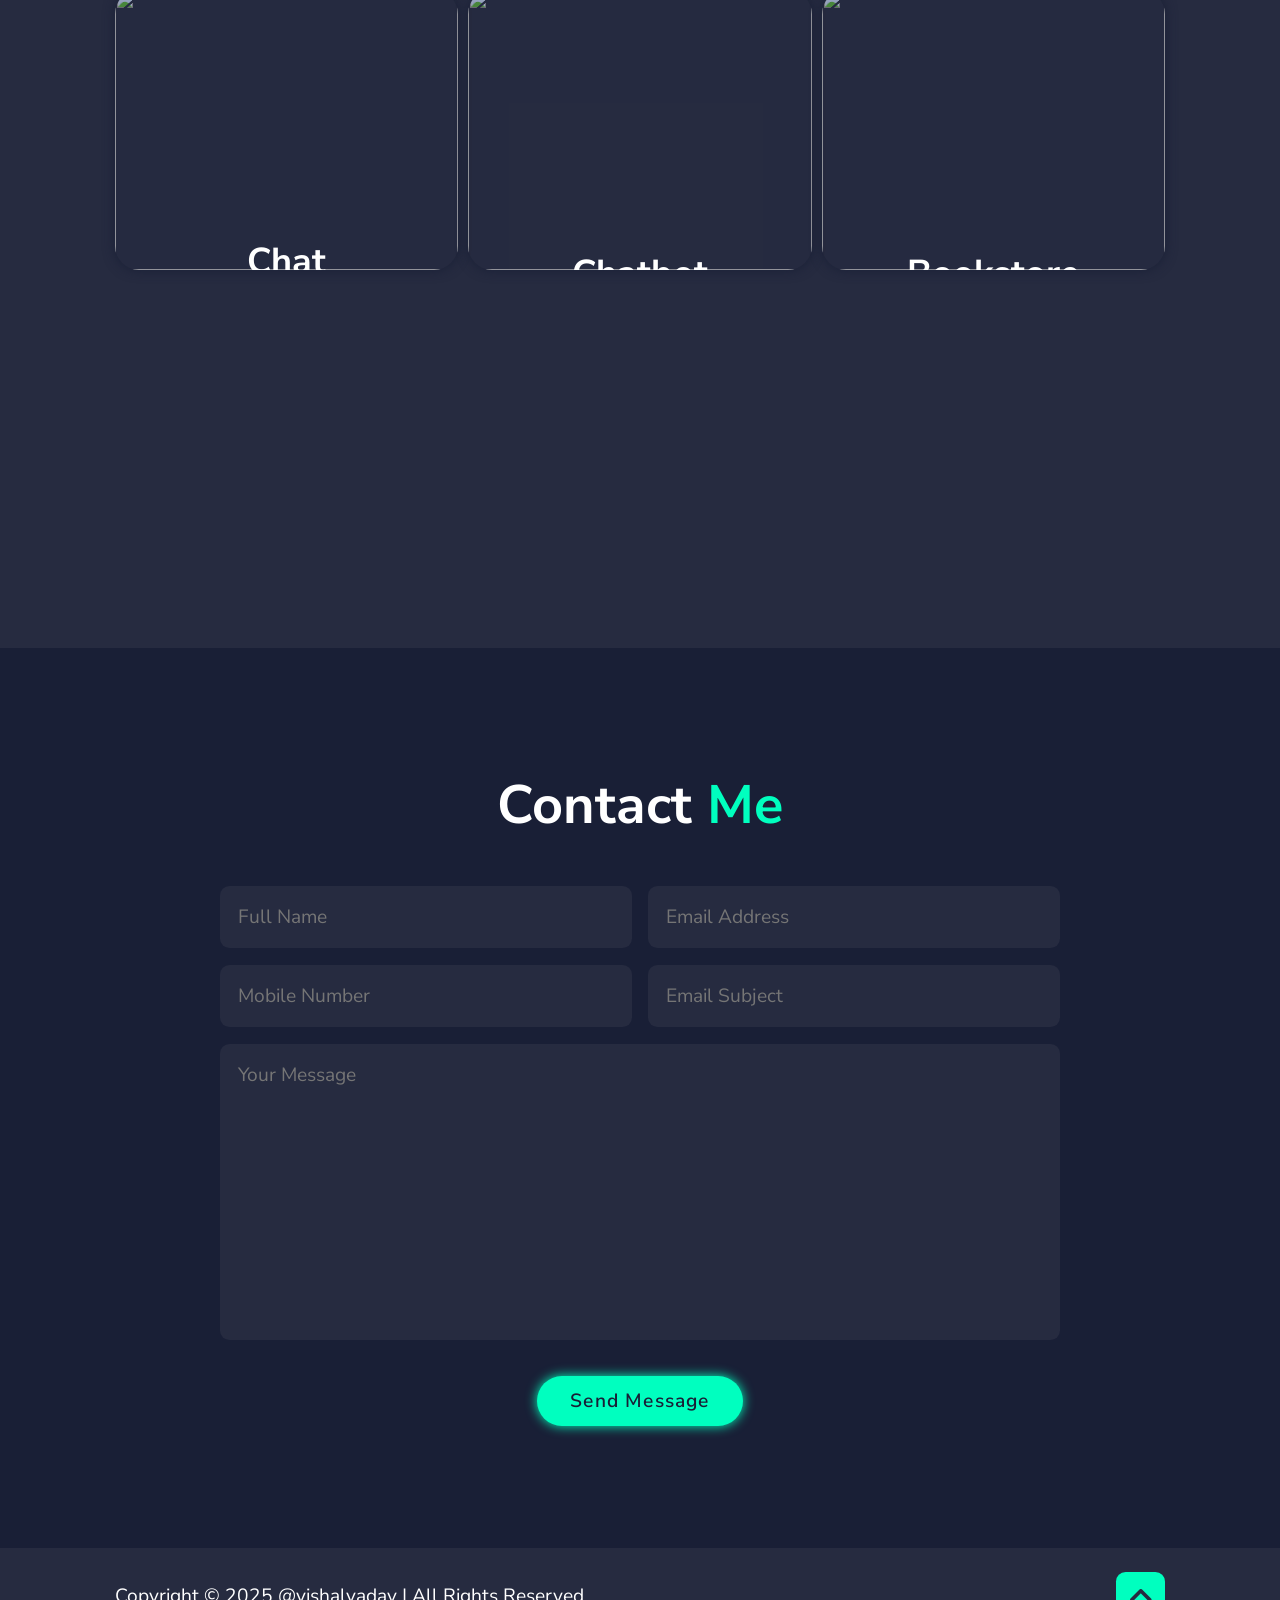
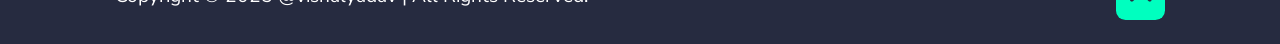
==== commit 8a842215: "Add interactive features and enhance styling for improved user experience - Implemented menu toggle " ====
--- a/index.html
+++ b/index.html
@@ -3,64 +3,81 @@
 <head>
     <meta charset="UTF-8">
     <meta name="viewport" content="width=device-width, initial-scale=1.0">
-    <title>Personal  Portfolio</title>
+    <title>responsive portfolio</title>
     <link rel="stylesheet" href="style.css">
+    <link rel="stylesheet"  href="https://cdnjs.cloudflare.com/ajax/libs/font-awesome/6.7.2/css/all.min.css" integrity="sha512-Evv84Mr4kqVGRNSgIGL/F/aIDqQb7xQ2vcrdIwxfjThSH8CSR7PBEakCr51Ck+w+/U6swU2Im1vVX0SVk9ABhg==" crossorigin="anonymous" referrerpolicy="no-referrer" >
     <link href='https://unpkg.com/boxicons@2.1.4/css/boxicons.min.css' rel='stylesheet'>
 </head>
 <body>
-   <header class="header">
-       <a href="#" class="logo">Portfolio.</a>
-       <nav class="navbar">
-        <a href="#" data-target="home">Home</a>
-        <a href="#" data-target="about">About</a>
-        <a href="#" data-target="Skills">Skills</a>
-        <a href="#" data-target="projects">Projects</a>
-        <a href="#" data-target="contact">Contact</a>
-    </nav>
-   </header>
-   <section class="home" id="home">
-    <div class="home-content">
-        <h3>Hello, It's Me</h3>
-<h1>Vishal Yadav</h1>
-<h3>And I'm a Full Stack Developer</h3>
-
-<p>
-I’m a passionate Full Stack Developer who loves building complete web applications from frontend to backend. I enjoy creating responsive and interactive user interfaces using HTML, CSS, JavaScript, and React, and also working with backend technologies to build scalable and functional systems. I am constantly learning new technologies to improve my development skills and build real-world projects.
-</p>
-        <br> 
-
-        <div class="home-sci">
-            <a href="#"><i class='bx bxl-linkedin'></i></a>
-            <a href="#"><i class='bx bxl-instagram'></i></a>
-            <a href="#"><i class='bx bxl-twitter' ></i></a>
-            <a href="#"><i class='bx bxl-github'></i></a>
-      </div> 
-       <a href="#" class="btn-box">More About Me</a>
+    <header class="header">
+        <a href="#" class="logo">Portfolio</a>
+        <i class="fa-solid fa-bars" id="menu-icon"></i>
+        <nav class="navbar">
+            <a href="#home"  class="active">Home</a>
+            <a href="#about">About</a>
+            <a href="#Skills" id="skills">Skills</a>
+            <a href="#portfolio" id="portfolio-">Project</a>
+            <a href="#contact">Contact</a>
+        </nav>
+    </header>
+    
+    <section class="home" id="home">
+        <div class="home-content">
+            <h3>Hi,I'm <span id="name">Vishal Yadav</span></h3>
+            <h1></h1>
+            <h3>And I'm a <span class="multiple-text">Full Stack Developer</span></h3>
+           <p>I’m a passionate Full Stack Developer who loves building complete web applications from frontend to backend. I enjoy creating responsive and interactive user interfaces using HTML, CSS, JavaScript, and React, and also working with backend technologies to build scalable and functional systems. I am constantly learning new technologies to improve my development skills and build real-world projects.</p>
+            <div class="social-media">
+                <a href="#"><i class="fa-brands fa-facebook"></i></a>
+                <a href=""><i class="fa-brands fa-twitter"></i></a>
+                <a href="https://github.com/vy251"><i class="fa-brands fa-github"></i></a>
+                <a href="https://www.linkedin.com/in/vishal-yadav-1900732b9/"><i class="fa-brands fa-linkedin"></i></a>
+
+               
+            </div>
+            <!-- <a href="#" class="btn">Download CV</a> -->
+        </div>
+        <div class="home-img">
+            <img src="Vishal.jpeg" alt="profile">
+        </div>
+    </section>
+<!-- 
+    about section -->
+    <section class="about" id="about">
+        <div class="about-img">
+            <img src="Vishal.jpeg" alt="">
+        </div>
+        <div class="about-content">
+
+            <h2 class="heading">About <span>Me</span></h2>
+            <h3>Full Stack Developer</h3>
+            <p>
+                I’m a dedicated Full Stack Developer with a strong interest in building complete and scalable web applications. I specialize in HTML, CSS, JavaScript, React, and backend development. I enjoy working on both frontend design and backend logic to create smooth and efficient user experiences. I am always eager to learn new technologies and improve my skills to become a better developer every day.
+                
+               
+                </p>
+           <button style="padding:12px 24px; background:#0ef; border:none; border-radius:8px; cursor:pointer;">
+    <a href="#home" style="text-decoration:none; color:black; font-weight:bold; display:block;">
+        More About Me...
+    </a>
+</button>
+        </div>
+    </section>
+    <section id="Skills">
+
+    <!-- Main Heading -->
+    <div class="skills-title">
+        <h2>My <span>Skills</span></h2>
     </div>
-    <div>
-          <img class="home-img" src="Vishal.jpeg" alt="Vishal Yadav">
-    </div>
-   </section>
-   <section class="about" id="about">
-     <div class="about-img">
-        <img class="home-img" src="Vishal.jpeg" alt="Vishal Yadav">
-     </div>
-     <div class="about-text">
-        <h2>About<span>Me</span></h2>
-<h4>Full Stack Developer</h4>
-
-<p>
-I’m a dedicated Full Stack Developer with a strong interest in building complete and scalable web applications. I specialize in HTML, CSS, JavaScript, React, and backend development. I enjoy working on both frontend design and backend logic to create smooth and efficient user experiences. I am always eager to learn new technologies and improve my skills to become a better developer every day.
-</p>
-        <a href="#" class="btn-box">More About Me</a>
-    </div>
-   </section>
-   <h1 class="sub-title">My <span>Skills</span></h1>
-   <section  id="Skills">
+
+    <!-- Technical Skills -->
     <div class="container1">
         <h1 class="heading1">Technical Skills</h1>
+
         <div class="Technical-bars">
-            <div class="bar"><i style="color:#c95d2e" class='bx bxl-html5'></i>
+
+            <div class="bar">
+                <i style="color:#c95d2e" class='bx bxl-html5'></i>
                 <div class="info">
                     <span>HTML</span>
                 </div>
@@ -68,7 +85,9 @@
                     <span></span>
                 </div>
             </div>
-            <div class="bar"><i style="color:#147bbc" class='bx bxl-css3'></i>
+
+            <div class="bar">
+                <i style="color:#147bbc" class='bx bxl-css3'></i>
                 <div class="info">
                     <span>CSS</span>
                 </div>
@@ -76,15 +95,19 @@
                     <span></span>
                 </div>
             </div>
-            <div class="bar"><i style="color:#b0bc1e" class='bx bxl-javascript'></i>
-                <div class="info">
-                    <span>Javascript</span>
+
+            <div class="bar">
+                <i style="color:#b0bc1e" class='bx bxl-javascript'></i>
+                <div class="info">
+                    <span>JavaScript</span>
                 </div>
                 <div class="progress-line javascript">
                     <span></span>
                 </div>
             </div>
-            <div class="bar"><i style="color:#69bcbc" class='bx bxl-react'></i>
+
+            <div class="bar">
+                <i style="color:#69bcbc" class='bx bxl-react'></i>
                 <div class="info">
                     <span>React.js</span>
                 </div>
@@ -92,152 +115,206 @@
                     <span></span>
                 </div>
             </div>
-            <div class="bar"><i style="color:#68a063" class='bx bxl-nodejs'></i>
-    <div class="info">
-        <span>Node.js</span>
+
+            <div class="bar">
+                <i style="color:#68a063" class='bx bxl-nodejs'></i>
+                <div class="info">
+                    <span>Node.js</span>
+                </div>
+                <div class="progress-line nodejs">
+                    <span></span>
+                </div>
+            </div>
+
+            <div class="bar">
+                <i style="color:#000" class='bx bxl-nodejs'></i>
+                <div class="info">
+                    <span>Express.js</span>
+                </div>
+                <div class="progress-line express">
+                    <span></span>
+                </div>
+            </div>
+
+            <div class="bar">
+                <i style="color:#4db33d" class='bx bxl-mongodb'></i>
+                <div class="info">
+                    <span>MongoDB</span>
+                </div>
+                <div class="progress-line mongodb">
+                    <span></span>
+                </div>
+            </div>
+
+        </div>
     </div>
-    <div class="progress-line nodejs">
-        <span></span>
+
+    <!-- Professional Skills -->
+    <div class="container1">
+
+        <h1 class="heading1">Professional Skills</h1>
+
+        <div class="radial-barss">
+
+            <div class="radial-bars">
+                <svg viewBox="0 0 200 200">
+                    <circle class="progress-bar" cx="100" cy="100" r="80"></circle>
+                    <circle class="path path-1" cx="100" cy="100" r="80"></circle>
+                </svg>
+                <div class="percentage">65%</div>
+                <div class="text">Creativity</div>
+            </div>
+
+            <div class="radial-bars">
+                <svg viewBox="0 0 200 200">
+                    <circle class="progress-bar" cx="100" cy="100" r="80"></circle>
+                    <circle class="path path-2" cx="100" cy="100" r="80"></circle>
+                </svg>
+                <div class="percentage">50%</div>
+                <div class="text">Communication</div>
+            </div>
+
+            <div class="radial-bars">
+                <svg viewBox="0 0 200 200">
+                    <circle class="progress-bar" cx="100" cy="100" r="80"></circle>
+                    <circle class="path path-3" cx="100" cy="100" r="80"></circle>
+                </svg>
+                <div class="percentage">60%</div>
+                <div class="text">Problem Solving</div>
+            </div>
+
+            <div class="radial-bars">
+                <svg viewBox="0 0 200 200">
+                    <circle class="progress-bar" cx="100" cy="100" r="80"></circle>
+                    <circle class="path path-4" cx="100" cy="100" r="80"></circle>
+                </svg>
+                <div class="percentage">70%</div>
+                <div class="text">Team Work</div>
+            </div>
+
+        </div>
+
     </div>
-</div>
-
-<div class="bar"><i style="color:#000000" class='bx bxl-nodejs'></i>
-    <div class="info">
-        <span>Express.js</span>
-    </div>
-    <div class="progress-line express">
-        <span></span>
-    </div>
-</div>
-
-<div class="bar">
-    <i style="color:#4db33d" class='bx bxl-mongodb'></i>
-    <div class="info">
-        <span>MongoDB</span>
-    </div>
-    <div class="progress-line mongodb">
-        <span></span>
-    </div>
-</div>
-        </div>
-    </div>
-    <div class="container1">
-        <h1 class="heading1">Professional Skills</h1>
-      <div class="radial-barss">
-        <div class="radial-bars">
-            <svg x="0px" y="0px" viewBox="0 0 200 200">
-                <circle class="progress-bar" fill="transparent" cx="100" cy="100" r="80"></circle>
-                <circle class="path path-1" cx="100" cy="100" r="80"></circle>
-            </svg>
-            <div class="percentage">65%</div>
-            <div class="text">Creativity</div>
-        </div>
-        <div class="radial-bars">
-            <svg x="0px" y="0px" viewBox="0 0 200 200">
-                <circle class="progress-bar" fill="transparent" cx="100" cy="100" r="80"></circle>
-                <circle class="path path-1"  cx="100" cy="100" r="80"></circle>
-            </svg>
-            <div class="percentage">50%</div>
-            <div class="text">Communication</div>
-        </div>
-        <div class="radial-bars">
-            <svg x="0px" y="0px" viewBox="0 0 200 200">
-                <circle class="progress-bar" fill="transparent" cx="100" cy="100" r="80"></circle>
-                <circle class="path path-1" cx="100" cy="100" r="80"></circle>
-            </svg>
-            <div class="percentage">60%</div>
-            <div class="text">Problem-Solving</div>
-        </div>
-        <div class="radial-bars">
-            <svg x="0px" y="0px" viewBox="0 0 200 200">
-                <circle class="progress-bar" fill="transparent" cx="100" cy="100" r="80"></circle>
-                <circle class="path path-1" cx="100" cy="100" r="80"></circle>
-            </svg>
-            <div class="percentage">70%</div>
-            <div class="text">TeamWork</div>
-        </div>
+
+</section>
+
+      
+<!-- 
+     portfolio -->
+
+
+
+
+
+    <section class="portfolio" id=""portfolio>
+        <h2 class="heading">Latest <span>Project</span></h2>
+        <div class="portfolio-container">
+            <div class="portfolio-box">
+                <img src="https://img.freepik.com/premium-vector/chat-app-message-logo-design_979099-179.jpg" alt="" height="280">
+                <div class="portfolio-layer">
+                    <h4>Chat Application</h4>
+                    <p>A real-time chat application that enables users to send and receive messages instantly. It provides a smooth interface, fast communication, and a responsive design for better user experience.</p>
+                    <a href="https://chat-app-frontend-k5z4.onrender.com"><i class="fa-solid fa-up-right-from-square"></i>
+                    </a>
+                </div>
+            </div>
+            <div class="portfolio-box">
+                <img src="https://th.bing.com/th/id/OIP.NJMu_dmcLZcvdrIegdFkmgHaHa?o=7rm=3&rs=1&pid=ImgDetMain&o=7&rm=3" alt="" height="280" >
+                <div class="portfolio-layer">
+                    <h4>Chatbot</h4>
+                   <p>An interactive chatbot that responds to user inputs using predefined logic. It simulates natural conversation, improves engagement, and delivers dynamic responses with a simple and clean user interface.</p>
+                    <a href="https://vy251.github.io/Gemini/"><i class="fa-solid fa-up-right-from-square"></i>
+                    </a>
+
+                </div>
+            </div>
+            <div class="portfolio-box">
+                <img src="https://tse4.mm.bing.net/th/id/OIP.McNt01xa61fNzGvSniI67gHaHa?rs=1&pid=ImgDetMain&o=7&rm=3" alt="" height="280">
+                <div class="portfolio-layer">
+                    <h4>Bookstore</h4>
+                   <p>A full-stack Bookstore web application built using React.js for the frontend with backend authentication system. The backend handles login and logout functionality, ensuring secure access and session-based user management.</p>
+                    <a href="https://book-store-three-ivory.vercel.app/"><i class="fa-solid fa-up-right-from-square"></i>
+                    </a>
+
+                </div>
+            <!-- </div>
+            <div class="portfolio-box">
+                <img src="to.jpg"  alt=""  height="280">
+                <div class="portfolio-layer">
+                    <h4>To-Do-List</h4>
+                    <p>Created a functional To-Do List app using HTML, CSS, and JavaScript, allowing users to add, delete, and organize tasks efficiently. Focused on a clean interface and dynamic functionality for better task management.</p>
+                    <a href="https://vivek-yadav41301.github.io/todolist2/"><i class="fa-solid fa-up-right-from-square"></i>
+                    </a>
+
+                </div>
+            </div>
+            <div class="portfolio-box">
+                <img src="https://static.vecteezy.com/system/resources/previews/018/780/202/original/3d-illstration-of-calculator-free-png.png" alt="" height="280" width="280">
+                <div class="portfolio-layer">
+                    <h4>Calculator</h4>
+                    <p>Built a fully functional calculator using HTML, CSS, and JavaScript, with features like basic arithmetic operations and a responsive design for seamless user interaction. Perfect for practicing dynamic programming and UI development.</p>
+                    <a href="https://vivek-yadav41301.github.io/Calculator1/"><i class="fa-solid fa-up-right-from-square"></i>
+                    </a>
+
+                </div>
+            </div>
+            <div class="portfolio-box">
+                <img src="digital.png" height="280" width="280" alt="">
+                <div class="portfolio-layer">
+                    <h4>Digital Watch</h4>
+                    <p>Developed a digital watch application using HTML, CSS, and JavaScript, featuring a real-time display of hours, minutes, and seconds. Designed with a sleek interface and responsive functionality for a modern timekeeping experience.</p>
+                    <a href="https://vivek-yadav41301.github.io/Digital-watch/"><i class="fa-solid fa-up-right-from-square"></i>
+                    </a>
+
+                </div>
+            </div> -->
+        </div>
+        
+    </section>
+    <!-- contact -->
+     <section class="contact" id="contact">
+        <h2 class="heading">Contact <span>Me</span></h2>
+        <form action="#">
+            <div class="input-box">
+                <input type="text" placeholder="Full Name">
+                <input type="email" placeholder="Email Address">
+
+            </div>
+           <div class="input-box">
+            <input type="number" placeholder="Mobile Number">
+            <input type="text" placeholder="Email Subject">
+           </div>
+           <textarea name="" id="" cols="30" rows="10" placeholder="Your Message"></textarea>
+           <input type="submit" value="Send Message" class="btn" >
+        </form>
+     </section>
+
+
+
+
+
+<!-- 
+   footer-section -->
+   <footer class="footer">
+      <div class="footer-text">
+        <p>Copyright &copy; 2025 @vishalyadav | All Rights Reserved.</p>
       </div>
-    </div>
-   </section>
-<section id="projects">
-  <div class="container">
-    <h2 class="section-title">Projects</h2>
-    <div class="projects-grid">
-
-      <div class="project-card">
-        <h3 class="project-title">Chat-App</h3>
-        <p class="project-description">
-          A real-time chat application that enables users to send and receive messages instantly. It provides a smooth interface, fast communication, and a responsive design for better user experience across devices.
-        </p>
-        <a href="https://chat-app-frontend-k5z4.onrender.com/" target="_blank" class="project-link">View Project →</a>
+      <div class="footer-iconTop">
+            <a href="#home"><i class="fa-solid fa-angle-up"></i></a>
+
       </div>
 
-      <div class="project-card">
-        <h3 class="project-title">Chatbot</h3>
-        <p class="project-description">
-          An interactive chatbot that responds to user inputs using predefined logic. It simulates natural conversation, improves engagement, and delivers dynamic responses with a simple and clean user interface.
-        </p>
-        <a href="https://vy251.github.io/Gemini/" target="_blank" class="project-link">View Project →</a>
-      </div>
-
-      <div class="project-card">
-        <h3 class="project-title">Bookstore</h3>
-        <p class="project-description">
-          A full-stack Bookstore web application built using React.js for the frontend with backend authentication system. The backend handles login and logout functionality, ensuring secure access and session-based user management.
-        </p>
-        <a href="https://book-store-three-ivory.vercel.app/" target="_blank" class="project-link">View Project →</a>
-      </div>
-
-    </div>
-  </div>
-</section>
-  
-   <h2 class="ch2">Contact<span id="cs">Me</span></h2>
-   <section class="contact" id="contact">
-    <div class="contact-text">
-        <h4>Let's work Together</h4>
-        <p>I’m always open to collaborating on exciting projects or discussing new opportunities. Whether you have a question, a freelance opportunity, or just want to say hi, feel free to reach out. Let’s build something amazing together and turn ideas into impactful digital experiences!</p>
-        <div class="contact-List">
-            <li><i class='bx bx-send' ></i>vy1370382@gmail.com</li>
-            <li><i class='bx bx-phone' ></i>9997246996</li>
-        </div>
-        <div class="home-sci">
-            <a href="#"><i class='bx bxl-linkedin'></i></a>
-            <a href="#"><i class='bx bxl-instagram'></i></a>
-            <a href="#"><i class='bx bxl-twitter' ></i></a>
-            <a href="#"><i class='bx bxl-whatsapp'></i></i></a>
-        </div>
-    </div>
-    <div class="contact-form">
-        <form action="">
-            <input type="" placeholder="Enter Your Name"required>
-            <input type="email"placeholder="Enter Your Email"required>
-            <input type=""placeholder="Enter Your Subject">
-            <textarea name="" id="" cols="40" rows="10" placeholder="Enter Your Message"required></textarea>
-            <input type="submit" value="submit" class="send">
-        </form>
-   </div>
-   </section>
-   <footer class="footer">
-    <p>© 2025 Vishal Yadav. All rights reserved.</p>
-</footer>
-<script>
-    document.querySelectorAll('.navbar a').forEach(link => {
-  link.addEventListener('click', function (e) {
-    e.preventDefault();
-
-    const targetId = this.dataset.target;  // Get the value from data-target
-    const targetSection = document.getElementById(targetId);
-
-    if (targetSection) {
-      targetSection.scrollIntoView({
-        behavior: 'smooth'
-      });
-    }
-  });
-});
-
-  </script>
-  
+    
+
+   </footer>
+   <!-- Main-js -->
+
+
+
+
+   <script src="https://unpkg.com/scrollreveal"></script>
+   <script src="https://unpkg.com/scrollreveal"></script>
+   <script src="https://unpkg.com/typed.js@2.1.0/dist/typed.umd.js"></script>
+    <script src="port.js"></script>
 </body>
-</html>
+</html>
--- a/style.css
+++ b/style.css
@@ -1,591 +1,919 @@
-*{
-    margin:0;
-    padding:0;
-    font-family:'Gill Sans', 'Gill Sans MT', Calibri, 'Trebuchet MS', sans-serif;
-    box-sizing:border-box;
-}
-body{
-    background:#172937;;
-    color:#fff;
-}
-.header{
-   position:fixed;
-   top:0;
-   left:0;
-   width:100%;
-   padding:20px 10%;
-   background:transparent;
-   display:flex;
-   justify-content:space-between;
-   align-items: center;
-   z-index:100;
-}
+@import url('https://fonts.googleapis.com/css2?family=Nunito+Sans:ital,opsz,wght@0,6..12,200..1000;1,6..12,200..1000&family=Oswald:wght@200..700&family=Prompt:ital,wght@0,100;0,200;0,300;0,400;0,500;0,600;0,700;0,800;0,900;1,100;1,200;1,300;1,400;1,500;1,600;1,700;1,800;1,900&family=Sigmar&display=swap');
+ *{   padding: 0;
+    margin: 0;
+    box-sizing: border-box;
+    border: none;
+    outline: none;
+    scroll-behavior: smooth;
+    font-family: "Nunito Sans", sans-serif;
+}
+/* body{
+color:#ededed;
+}
+.header
+{
+    position: fixed;
+    top: 0;
+    left: 0;
+    width: 100%;
+    padding: 20px 10%;
+    background: transparent;
+    display: flex;
+    justify-content: space-between;
+    align-items: center;
+    z-index: 100;
+} */
+ a{
+    text-decoration: none;
+}
+
+:root{
+   --bg-color:#191f36;
+   --snd-bd-color:#262B40;
+   --text-color:#fff;
+   --main-color:rgb(0, 255, 191);
+
+}
+
+#name
+{
+    color: rgb(0, 255, 191);
+}
+html
+{
+    font-size: 75%;
+    overflow-x: hidden;
+}
+body
+{
+    background: var(--bg-color);
+    color:var(--text-color)
+}
+section{
+    min-height: 100vh;
+    padding: 10rem 9% 2rem;
+}
+.header
+{
+    position: fixed;
+    top: 0;
+    left: 0;
+    width: 100%;
+    padding: 2rem 9%;
+    background: var(--bg-color);
+    display: flex;
+    justify-content: space-between;
+    align-items: center;
+    z-index: 100;
+} 
 .logo{
-    position:relative;
-    font-size:25px;
-    color:#fff;
-    text-decoration:none;
-    font-weight:600;
+    font-size: 2.5rem;
+    color: var(--text-color);
+    font-weight: 700;
+    cursor: default;
 }
 .navbar a{
-    display:inline-block;
-    font-size:25px;
-    color:#fff;
-    text-decoration: none;
-    font-weight: 500;
-    margin-left:35px;
-    transition:.3s;
+    font-size: 1.5rem;
+    color: var(--text-color);
+    margin-left: 4rem;
+    font-weight: 700;
 }
 .navbar a:hover{
-    color:#0ef;
-}
-.home{
-    position:relative;
-    width:100%;
+    color: var(--main-color)
+}
+.navbar a:hover
+.navbar a.active{
+    color: var(--text-color);
+}
+#menu-icon
+{
+    font-size: 3.6rem;
+
+    color: var(--main-color);
+    display: none;
+}
+.home
+{
+    display: flex;
+    justify-content: center;
+    align-items: center;
+    gap: 50px;
+   
+
+}
+.home-content h3{
+    font-size: 3.2rem;
+    font-weight: 700;
+    
+  
+}
+.home-content h3:nth-of-type(2){
+    margin-bottom: 2rem;
+    
+}
+span{
+    color: var(--main-color);
+}
+.home-content h1{
+    font-size: 5,6rem;
+    font-weight: 700;
+    line-height:1.3;
+    
+}
+/* .home-img{
+  border: 2px solid red;
+} */
+.home-img img{
+    width:400px;
+    height:400px;
+    object-fit:cover;
+    object-position:center;
+    border-radius:50%;
+    box-shadow:0px 10px 30px rgb(0,255,191);
+}
+
+
+@keyframes floatImage {
+    0%{
+        transform: translateY(0);
+
+    }
+    50%
+    {
+        transform: translateY(-2.4rem);
+
+    }
+    100%
+    {
+        transform: translate(0);
+    }
+    
+}
+.home-content
+{
+    font-size: 1.6rem;
+}
+.social-media a{
+    display: inline-flex;
+    justify-content: center;
+    align-items: center;
+    width: 4rem;
+    height: 4rem;
+    
+    border: 2rem solid rgb(0, 255, 191);
+    border-radius: 50%;
+    color: rgb(2, 39, 77);
+    font-size: 2rem;
+
+    margin: 3rem 1.5rem 3rem 0;
+    transition: .5s ease;
+
+}
+.social-media a:hover{
+    background: var(--main-color);
+    color: var(--snd-bd-color);
+    box-shadow: 0 0 15px var(--main-color);
+}
+.btn
+{
+    display: inline-block;
+    padding: 1rem 2.8rem;
+    background: var(--main-color);
+    border-radius: 4rem;
+    box-shadow: 0 0 1rem var(--main-color);
+    font-size: 1.6rem;
+    color: var(--bg-color);
+    letter-spacing:.1rem;
+    font-weight: 600;
+    transition: .5s ease;
+}
+.btn:hover{
+    box-shadow: none;
+
+}
+
+.about{
+    display: flex;
+    justify-content: center;
+    align-items: center;
+    gap:8rem;
+    padding: 8rem 9%;
+    background: var(--snd-bd-color);
+}
+
+.about-img img{
+    width:400px;
+    height:400px;
+    object-fit:cover;
+    object-position:center;
+    border-radius:50%;
+    box-shadow:0px 10px 30px rgb(0,255,191);
+}
+
+.heading
+{
+    text-align: center;
+    font-size: 4.5rem;
+
+}
+.about-content h2{
+    text-align: left;
+    line-height: 1.2;;
+}
+.about-content h3{
+    font-size: 2.6rem;
+}
+.about-content p{
+    font-size: 1.6rem;
+    margin: 2rem 0 3rem;
+}
+.portfolio
+{
+    background-color: var(--snd-bd-color);
+
+}
+.portfolio h2{
+    margin-bottom: 4rem;
+}
+
+.portfolio-container
+{
+    display: grid;
+    grid-template-columns: repeat(3,1fr);
+    align-items: center;
+    grid:2.5rem;
+    gap: 10px;
+}
+.portfolio-container .portfolio-box
+{
+    position: relative;
+    border-radius: 2rem;
+    box-shadow: 0 0 1rem var(--bg-color);
+    overflow: hidden;
+    display: flex;
+   
+
+}
+.portfolio-box img{
+    width: 100%;
+    transition: .5s ease;
+    opacity: 0.7;
+
+}
+.portfolio-box:hover img{
+    transform: scale(1.1);
+}
+.portfolio-box .portfolio-layer
+{
+    position: absolute;
+    bottom: 0;
+    left: 0;
+    width: 100%;
+    height: 100%;
+    background: linear-gradient(rgba(143, 3, 3, 0.1),var(--main-color));
+    display: flex;
+    justify-content: center;
+    align-items: center;
+    flex-direction: column;
+    text-align: center;
+    padding: 0 4rem;
+    transform: translateY(100%);
+    transition: .5s ease;
+}
+.portfolio-box:hover .portfolio-layer{
+    transform: translateY(0);
+}
+.portfolio-layer h4{
+    font-size: 3rem;
+}
+.portfolio-layer p{
+    font-size: 1.6rem;
+    margin: .3rem 0 1rem;
+}
+.portfolio-layer a{
+    display: inline-flex;
+    justify-content: center;
+    align-items: center;
+    width: 5rem;
+    height: 5rem;
+    background: var(--text-color);
+    border-radius: 50%;
+}
+.portfolio-layer a i{
+    font-size: 2rem;
+    color: var(--snd-bd-color);
+}
+
+.contact h2{
+    margin-bottom:3rem ;
+}
+.contact form{
+    max-width: 70rem;
+    margin: 1rem auto;
+    text-align: center;
+    margin-bottom: 3rem;
+
+}
+.contact form .input-box
+{
+    display: flex;
     justify-content: space-between;
-    height:100vh;
-    display:flex;
+    flex-wrap: wrap;
+}
+.contact form .input-box input,
+.contact form textarea{
+    width: 100%;
+    padding: 1.5rem;
+    font-size: 1.6rem;
+    color: var(--text-color);
+    background-color: var(--snd-bd-color);
+    border-radius: .8rem;
+    margin: .7rem 0;
+}
+.contact form .input-box input{
+    width: 49%;
+
+}
+.contact form textarea
+{
+    resize: none;
+}
+.contact form .btn{
+    margin-top: 2rem;
+    cursor: pointer;
+
+}
+.footer
+{
+    display: flex;
+    justify-content: space-between;
     align-items: center;
-    padding:70px 10% 0;
-}
-.home-img{
-    width: 320px;
-    height: 320px;
-    object-fit: cover;
+    flex-wrap: wrap;
+    padding: 2rem 9%;
+    background: var(--snd-bd-color);
+}
+.footer-text{
+    font-size: 1.6rem;
+  
+  
+}
+
+.footer-iconTop
+{
+    display: inline-flex;
+    justify-content: center;
+    align-items: center;
+    padding: .8rem 1rem;
+    background:var(--main-color);
+    border-radius: .8rem;
+    transition: .5s ease;
+}
+.footer-iconTop a:hover{
+    box-shadow: 0 0 1rem var(--main-color);
+}
+.footer-iconTop a i {
+    font-size: 2.4rem;
+    color: var(--snd-bd-color);
+}
+@media(max-width:1200px)
+{
+    html {
+        font-size: 55%;
+    };
+
+}
+@media (max-width:991px) {
+    .header
+    {
+        padding: 2rem 3%;
+    }
+    section{
+        padding: 10rem 3%;
+    }
+    .services
+    {
+        padding: 7rem;
+    }
+    .portfolio
+    {
+        padding-bottom: 7rem;
+    }
+    .contact
+    {
+        min-height: auto;
+
+    }
+    .footer{
+        padding: 2rem 3%;
+    }
+
+}
+@media(max-width:786px)
+{
+    #menu-icon
+    {
+        display: block;
+    }
+
+    .navbar{
+        position: absolute;
+        top: 100%;
+        left: 0;
+        width: 100%;
+        padding: 1rem 3% ;
+        background:var(--bg-color);
+        border-top: .1rem solid rgba(0,0,0,0.2);
+        box-shadow: 0 .5rem 1rem rgba(0,0,0,0.2);
+        display: none;
+        flex-direction: column;
+
+    }
+    .navbar.active {
+        display: flex;
+    }
+
+
+
+
+    
+
+    /* // */
+   
+    .navbar a{
+        display: block;
+        font-size: 2rem;
+        margin:3rem 0;
+        text-decoration: none;
+    }
+    /* // */
+    .home{
+        flex-direction: column;
+    }
+    .home-content h3{
+        font-size: 2.6rem;
+
+
+    }
+    .home-content h1
+    {
+        font-size:5rem ;
+    }
+    .home-content{
+        order: 2;
+    }
+    .home-img img{
+        width: 90vw;
+        margin-top: 4rem;
+    }
+    .about
+    {
+        flex-direction: column;
+
+    }
+    .about-img img {
+        width: 90vw;
+        margin-top: 4rem;
+
+    }
+    .services h2{
+        margin-bottom:3rem;
+        
+    }
+    .portfolio h2{
+        margin-bottom: 3rem;
+    }
+    .portfolio-container{
+        grid-template-columns: repeat(2,1fr);
+    }
+
+}
+@media(max-width:617px)
+{
+    .portfolio-container{
+        grid-template-columns: 1fr;
+    }
+    .home-img img {
+        width: 80vw;
+        margin-top: 8rem;
+    }
+    .about-img img{
+        width: 100vw;
+        margin-top:4rem;
+    }
+}
+@media(max-width:450px)
+{
+    html{
+        font-size:50%;
+    }
+    .contact form .input-box input{
+        width: 100%;
+    }
+ }
+ /*
+skills */
+
+/* Skills Section */
+.skills {
+    background-color: var(--snd-bd-color);
+    padding: 6rem 9%;
+    text-align: center;
+}
+
+.skills h2 {
+    font-size: 3.6rem;
+    margin-bottom: 4rem;
+    font-weight: 700;
+}
+
+.skills-container {
+    display: grid;
+    grid-template-columns: repeat(3, 1fr);
+    gap: 3rem;
+}
+
+.skills-container .skill {
+    background-color: var(--bg-color);
+    border-radius: 1.5rem;
+    padding: 3rem;
+    box-shadow: 0 0 1rem var(--snd-bd-color);
+    text-align: center;
+    transition: 0.3s ease;
+}
+
+.skills-container .skill:hover {
+    transform: translateY(-1rem);
+    box-shadow: 0 0 1.5rem var(--main-color);
+}
+
+.skill .skill-name {
+    font-size: 2.2rem;
+    margin-bottom: 2rem;
+    font-weight: 600;
+    color: var(--text-color);
+}
+
+/* Bar Progress Indicator */
+.skill .progress-bar {
+    height: 1.5rem;
+    background-color: var(--snd-bd-color);
+    border-radius: 1rem;
+    overflow: hidden;
+    margin-top: 2rem;
+}
+
+.skill .progress-bar span {
+    display: block;
+    height: 100%;
+    background-color: var(--main-color);
+    width: 0;
+    transition: width 1s ease;
+}
+
+/* Skill Level for Bar Progress */
+.skill[data-level="1"] .progress-bar span {
+    width: 60%;
+}
+
+.skill[data-level="2"] .progress-bar span {
+    width: 80%;
+}
+
+.skill[data-level="3"] .progress-bar span {
+    width: 95%;
+}
+
+/* Radial Progress Indicator */
+.skill .radial-progress {
+    position: relative;
+    width: 150px;
+    height: 150px;
     border-radius: 50%;
-    border: 4px solid #0ef;
-    box-shadow: 0 0 25px rgba(0, 238, 255, 0.5);
-    transition: transform 0.4s ease;
-}
-
-.home-img:hover{
-    transform: scale(1.05);
-}
-.home-content{
-    max-width:600px;
-}
-.home-content h3{
-    font-size:32px;
-    font-weight:700;
-}
-.home-content h1 {
-    font-size:32px;
-    font-weight:700;
-}
-.home-content h1{
-    font-size:56px;
-    font-weight:700;
-    margin:-3px 0;
-}
-.home-content p{
-    font-size:20px;
-    margin-top:8px;
-} 
-.home-sci a{
-    display:inline-flex;
-    justify-content: center;
-    align-items:center;
-    width:40px;
-    height:40px;
-    background:transparent;
-    border:2px solid #0ef;
-    border-radius:50%;
-    font-size:20px;
-    color:#0ef;
-    text-decoration: none;
-    margin:30px 15px 30px 0;
-}
-.home-sci a:hover{
-    background:#0ef;
-    color:#081b29;
-    box-shadow:0 0 20px #0ef;
-}
-.btn-box{
-    display:inline-block;
-    padding:12px 28px;
-    background:#0ef;
-    border-radius:40px;
-    font-size:16px;
-    color:#081b29;
-    letter-spacing: 1px;
-    text-decoration: none;
-    font-weight:600;
-}
-.btn-box:hover{
-    box-shadow:0 0 5px cyan,
-    0 0 25px cyan, 0 0 50px cyan,
-    0 0 100px cyan, 0 0 200px cyan;
-}
-
-.about{
-   display:grid;
-   grid-template-columns:repeat(2,1fr);
-   align-items:center;
-   gap:1.5rem;
-}
-.about-img img{
-    width: 320px;
-    height: 320px;
-    object-fit: cover;
-    border-radius: 50%;
-    border: 4px solid #0ef;
-    box-shadow: 0 0 25px rgba(0, 238, 255, 0.4);
-    display: block;
-    margin: auto;
-    transition: transform 0.4s ease;
-}
-
-.about-img img:hover{
-    transform: scale(1.05);
-}
-
-.about-text h2,.sub-title{
-    font-size:60px;
-}
-.about-text h2 span,.sub-title span{
-    color:#0ef;
-}
-.about-text h4{
-    font-size:29px;
-    font-weight:600;
-    color:#fff;
-    line-height:1.7;
-    margin:15px 0 30px;
-}
-.about-text p{
-    color:aliceblue;
-    font-size:20px;
-    line-height:1.4;
-    margin-bottom:4rem;
-}
-
-section{
-    display:flex;
-    /* flex-wrap:wrap; */
-}
-.container1{
-    width:600px;
-    height:100%;
-    padding:75px 90px;
-    margin-left:120px;
-}
-.heading1{
-    text-align:center;
-    text-decoration: underline;
-    text-underline-offset: 10px;
-    text-decoration-thickness: 5px;
-    margin-bottom:50px;
-}
-.bar{
-    font-size:23px;
-}
-.Technical-bars{
-    display:flex;
-    flex-direction:column;
-    gap:20px;
-}
-.Technical-bars .bar{
-    margin-top:40px 0;
-}
-.Technical-bars .bar:first-child{
-    margin-top:0;
-}
-.Technical-bars .bar:last-child{
-    margin-bottom:0;
-}
-.Technical-bars .bar .info{
-    margin-bottom:5px;
-}
-.Technical-bars .bar .info span{
-    font-size:17px;
-    font-weight:500;
-    animation:showText 0.5s 1s linear forwards;  
-    opacity:0;
-}
-/* ===== SKILLS SECTION FIX ===== */
-
-.Technical-bars{
-    display:flex;
-    flex-direction:column;
-    gap:20px;
-}
-
-.Technical-bars .bar{
-    font-size:23px;
-}
-
-.Technical-bars .bar .info{
-    margin-bottom:5px;
-}
-
-.Technical-bars .bar .info span{
-    font-size:17px;
-    font-weight:500;
-    opacity:0;
-    animation:showText 0.5s 1s forwards;
-}
-
-/* BACKGROUND BAR */
-.Technical-bars .bar .progress-line{
-    position:relative;
-    width:100%;
-    height:6px;
-    background:#000;
-    border-radius:10px;
-    overflow:hidden;
-}
-
-/* FILL BAR */
-.Technical-bars .bar .progress-line span{
-    position:absolute;
-    height:100%;
-    left:0;
-    top:0;
-    width:0;
-    border-radius:10px;
-    background:#0ef;
-    animation:fillBar 2s forwards;
-}
-
-/* ANIMATION */
-@keyframes fillBar{
-    100%{
-        width: var(--progress);
-    }
-}
-
-/* SKILL WIDTHS */
-.progress-line.html span{ --progress:90%; }
-.progress-line.css span{ --progress:75%; }
-.progress-line.javascript span{ --progress:70%; }
-.progress-line.react span{ --progress:75%; }
-.progress-line.nodejs span{ --progress:65%; }
-.progress-line.express span{ --progress:60%; }
-.progress-line.mongodb span{ --progress:70%; }
-
-/* TEXT ANIMATION */
-@keyframes showText{
-    to{
-        opacity:1;
-    }
-}
-
-.progress-line span::after{
-    position:absolute;
-    padding:1px 8px;
-    background-color:#000;
-    color:#fff;
-    font-size:12px;
-    border-radius:3px;
-    top:-28px;
-    right:-20px;
-    animation:showText 0.5s 1.5s linear forwards;
-    opacity:0;
-}
-.sub-title{
-    margin-top:150px;
-    text-align:center;
-}
-.progress-line.html span::after{
-    content:"90%";
-}
-.progress-line.css span::after{
-    content:"60%";
-}
-.progress-line.javascript span::after{
-    content:"70%";
-}
-.progress-line.react span::after{
-    content:"75%";
-}
-.progress-line span::before{
-    content:"";
-    position:absolute;
-    width:0;
-    height:0;
-    border:7px solid transparent;
-    border-bottom-width:0px;
-    border-right-width:0px;
-    border-top-color:#000;
-    top:-10px;
-    right:0;
-    animation:showText 0.5s 1.5s linear forwards;
-    opacity:0;
-}
-@keyframes showText{
-100%{
-    opacity:1;
-  }
-}
-.radial-barss {
-    display: flex;
-    flex-wrap: wrap;
-    justify-content: center;
-    gap: 40px; 
-}
-.radial-bars {
-    width: 45%; 
-    height: 200px;
-    position: relative;
-    display: flex;
-    flex-direction: column;
-    align-items: center;
-    justify-content: center;
-}
-.radial-bars .radial-bar{
-    width:50%;
-    height:160px;
-    margin-bottom:10px;
-    position:relative;
-}
-.radial-bars .radial-bar svg{
-    position:absolute;
-    top:50%;
-    left:50%;
-    transform:translate(-50%,-50%)rotate(-90deg);
-    width:120px;
-    height:160px
-}
-.radial-bars.progress-bar{
-    stroke-width:10;
-    stop-color:black;
-    fill:transparent;
-    stroke-dasharray: 502;
-    stroke-dashoffset: 502;
-    stroke-linecap:round;
-    animation:animate-bar 1s linear forwards;
-}
-@keyframes animate-bar {
-    100%{
-        stroke-dashoffset:-1;
-    }
-}
-.path{
-    stroke-width:10;
-    stroke:#0ef;
-    fill:transparent;
-    stroke-dasharray: 502;
-    stroke-dashoffset: 502;
-    stroke-linecap:round;
-}
-.path-1{
-    animation:animate-path1 1s 1s linear forwards;
-}
-.path-2{
-    animation:animate-path2 1s 1s linear forwards;
-}
-.radial-bars .percentage {
+    background: conic-gradient(var(--main-color) 0% 0%, transparent 0% 100%);
+    margin: 0 auto 2rem;
+}
+
+.skill .radial-progress .percentage {
     position: absolute;
     top: 50%;
     left: 50%;
     transform: translate(-50%, -50%);
-    font-size: 20px;
-    font-weight: bold;
-    color: white;
-}
+    font-size: 2.4rem;
+    font-weight: 700;
+    color: var(--text-color);
+}
+
+.skill[data-level="1"] .radial-progress {
+    background: conic-gradient(var(--main-color) 0% 60%, transparent 60% 100%);
+}
+
+.skill[data-level="2"] .radial-progress {
+    background: conic-gradient(var(--main-color) 0% 80%, transparent 80% 100%);
+}
+
+.skill[data-level="3"] .radial-progress {
+    background: conic-gradient(var(--main-color) 0% 90%, transparent 90% 100%);
+}
+
+.skill .skill-level {
+    font-size: 1.4rem;
+    color: var(--text-color);
+}
+
+/* Responsiveness */
+@media (max-width: 991px) {
+    .skills-container {
+        grid-template-columns: repeat(2, 1fr);
+    }
+}
+
+@media (max-width: 786px) {
+    .skills-container {
+        grid-template-columns: 1fr;
+    }
+
+    .skills {
+        padding: 4rem 3%;
+    }
+
+   
+    .skills h2 {
+        font-size: 3rem;
+    }
+}
+
+@media (max-width: 450px) {
+    .skills h2 {
+        font-size: 2.8rem;
+    }
+
+    .skill .skill-name {
+        font-size: 1.8rem;
+    }
+}
+
+
+/* ==========================
+   SKILLS SECTION
+========================== */
+
+#Skills{
+    display:flex;
+    flex-wrap:wrap;
+    justify-content:space-between;
+    align-items:flex-start;
+    gap:50px;
+    padding:80px 8%;
+}
+
+.skills-title{
+    width:100%;
+    text-align:center;
+    margin-bottom:50px;
+}
+
+.skills-title h2{
+    font-size:60px;
+}
+
+.skills-title h2 span{
+    color:rgb(0, 255, 191);
+}
+
+.container1{
+    flex:1;
+    min-width:450px;
+}
+
+.heading1{
+    text-align:center;
+    text-decoration:underline;
+    text-decoration-thickness:4px;
+    text-underline-offset:10px;
+    margin-bottom:40px;
+}
+
+/* ==========================
+   TECHNICAL SKILLS
+========================== */
+
+.Technical-bars .bar{
+    margin:30px 0;
+}
+
+.Technical-bars .bar i{
+    font-size:28px;
+}
+
+.bar .info{
+    margin:8px 0;
+}
+
+.bar .info span{
+    font-size:18px;
+    font-weight:500;
+    opacity:0;
+    animation:showText .5s 1s forwards;
+}
+
+.progress-line{
+    position:relative;
+    width:100%;
+    height:6px;
+    background:#f8e9e9d2;
+    border-radius:10px;
+    overflow:hidden;
+}
+
+.progress-line span{
+    position:absolute;
+    left:0;
+    top:0;
+    width:0;
+    height:100%;
+    background:rgb(255, 111, 0);
+    border-radius:10px;
+    animation:fillBar 2s ease forwards;
+}
+
+@keyframes fillBar{
+    to{
+        width:var(--progress);
+    }
+}
+
+.progress-line.html span{--progress:90%;}
+.progress-line.css span{--progress:75%;}
+.progress-line.javascript span{--progress:70%;}
+.progress-line.react span{--progress:75%;}
+.progress-line.nodejs span{--progress:65%;}
+.progress-line.express span{--progress:60%;}
+.progress-line.mongodb span{--progress:70%;}
+
+.progress-line span::after{
+    position:absolute;
+    top:-28px;
+    right:-15px;
+    background:#000;
+    color:#fff;
+    font-size:12px;
+    padding:2px 8px;
+    border-radius:4px;
+    opacity:0;
+    animation:showText .5s 2s forwards;
+}
+
+.progress-line span::before{
+    content:"";
+    position:absolute;
+    right:0;
+    top:-10px;
+    border:7px solid transparent;
+    border-top-color:#000;
+    opacity:0;
+    animation:showText .5s 2s forwards;
+}
+
+.progress-line.html span::after{content:"90%";}
+.progress-line.css span::after{content:"75%";}
+.progress-line.javascript span::after{content:"70%";}
+.progress-line.react span::after{content:"75%";}
+.progress-line.nodejs span::after{content:"65%";}
+.progress-line.express span::after{content:"60%";}
+.progress-line.mongodb span::after{content:"70%";}
+
+@keyframes showText{
+    to{
+        opacity:1;
+    }
+}
+
+/* ==========================
+   PROFESSIONAL SKILLS
+========================== */
+
+.radial-barss{
+    display:flex;
+    flex-wrap:wrap;
+    justify-content:space-between;
+    gap:30px;
+    /* border: 2px solid red; */
+   padding-top: 40px;
+}
+
+.radial-bars{
+    width:45%;
+    height:220px;
+    display:flex;
+    justify-content:center;
+    align-items:center;
+    flex-direction:column;
+    position:relative;
+}
+
+.radial-bars svg{
+    width:160px;
+    height:160px;
+    transform:rotate(-90deg);
+}
+
+.progress-bar{
+    fill:none;
+    stroke:#222;
+    stroke-width:10;
+    
+}
+
+.path{
+    fill:none;
+   
+    stroke:rgb(255, 128, 0);
+    stroke-width:10;
+  
+    stroke-linecap:round;
+    stroke-dasharray:502;
+    stroke-dashoffset:502;
+}
+
+.path-1{
+    animation:path1 2s forwards;
+}
+
+.path-2{
+    animation:path2 2s forwards;
+}
+
 .path-3{
-    animation:animate-path3 1s 1s linear forwards;
-}
+    animation:path3 2s forwards;
+}
+
 .path-4{
-    animation:animate-path4 1s 1s linear forwards;
-}
-@keyframes animate-path1{
-    100%{
-        stroke-dashoffset: 50;;
-    }
-}
-@keyframes animate-path2{
-    100%{
-        stroke-dashoffset: 175;;
-    }
-}
-@keyframes animate-path3{
-    100%{
-        stroke-dashoffset: 125;;
-    }
-}
-@keyframes animate-path4{
-    100%{
-        stroke-dashoffset: 75;;
-    }
-}
-#projects {
-    padding: 80px 20px;
-  }
-  
-  .container {
-    max-width: 1200px;
-    margin: auto;
-  }
-  
-  .section-title {
-    text-align: center;
-    font-size:60px;
-    margin-bottom: 50px;
-    
-  }
-  
-  .projects-grid {
-    display: grid;
-    grid-template-columns: 1fr;
-    gap: 30px;
-  }
-  
-  @media (min-width: 768px) {
-    .projects-grid {
-      grid-template-columns: repeat(2, 1fr);
-    }
-  }
-  
-  @media (min-width: 1024px) {
-    .projects-grid {
-      grid-template-columns: repeat(3, 1fr);
-    }
-  }
-  
-  .project-card {
-    background:#0ef;
-    border-radius: 15px;
-    padding: 25px;
-    box-shadow: 0 4px 12px rgba(0, 0, 0, 0.1);
-    transition: transform 0.3s ease, box-shadow 0.3s ease;
-  }
-  
-  .project-card:hover {
-    transform: translateY(-5px);
-    box-shadow: 0 6px 20px rgba(0, 0, 0, 0.15);
-  }
-  
-  .project-title {
-    font-size: 24px;
-    margin-bottom: 15px;
-    color: #1e3a8a;
-  }
-  
-  .project-description {
-    font-size: 16px;
-    margin-bottom: 20px;
-    color: #555;
-  }
-  
-  .project-link {
-    text-decoration: none;
-    color: #1d4ed8;
-    font-weight: bold;
-  }
-  
-  .project-link:hover {
-    text-decoration: underline;
-  }
-.contact{
-  display:flex;
-  justify-content: space-between;
-  align-items:center;
-  gap:3rem;
-  padding-left:30px;
-  
-}
-.ch2{
-    font-size:60px;
-    text-align:center;
-    margin-top:120px;
-}
-#cs{
-    color:#0ef;
-}
-.contact-text h4{
-    margin-bottom:15px ;
-    color:rgb(228,228,228);
+    animation:path4 2s forwards;
+}
+
+@keyframes path1{
+    to{
+        stroke-dashoffset:175;
+    }
+}
+
+@keyframes path2{
+    to{
+        stroke-dashoffset:251;
+    }
+}
+
+@keyframes path3{
+    to{
+        stroke-dashoffset:201;
+    }
+}
+
+@keyframes path4{
+    to{
+        stroke-dashoffset:151;
+    }
+}
+
+.percentage{
+    position:absolute;
     font-size:20px;
-    font-weight:600;
-}
-.contact-text p{
-    color:rgb(177,177,177);
-    font-size:20px;
-    line-height:30px;
-    margin-bottom:2rem;
-}
-.contact-list{
-    margin-bottom:3rem;
-}
-
-.contact-list li{
-    margin-bottom:10px;
-    display:block;
-}
-.contact-list i{
-    display:inline-block;
-    color:#0ef;
-    font-size:20px;
-    font-weight:600;
-    transition:all .40s ease;
-}
-.contact-list li a:hover{
-    transform:scale(1.01)translateY(-5px);
-    color:#0ef;
-}
-.contact-form{
-padding-top:50px;
-}
-.contact-form form{
-    position:relative;
-}
-.contact-form form input,form textarea{
-    border:none;
-    outline:none;
-    width:90%;
-    padding:18px;
-    background:#555557;
-    color:#000;
-    font-size:1rem;
-    font-weight:600;
-    margin-bottom:0.5rem;
-    border-radius:0.5rem;
-}
-.contact-form textarea{
-    resize:none;
-    height:220px;
-}
-.contact-form form .send {
-    display: inline-block;
-    padding: 14px 60px;
-    background: #0ef;
-    font-size: 18px;
-    color: #081b29;
-    letter-spacing: 1px;
-    text-decoration: none;
-    font-weight: 600;
-    opacity: 0;
-    font-family:'Gill Sans', 'Gill Sans MT', Calibri, 'Trebuchet MS', sans-serif;
-    animation: slideTop 1s ease 2s forwards;
-    box-shadow: 0 0 5px #0ef, 0 0 25px #0ef;
-}
-
-@keyframes slideTop {
-    0% {
-        opacity: 0;
-        transform: translateY(50px);
-    }
-    100% {
-        opacity: 1;
-        transform: translateY(0);
-    }
-}
-.contact-form form .send:hover{
-    box-shadow: 0 0 5px cyan,
-    0 0 25px cyan, 0 0 50px cyan,
-    0 0 100px cyan, 0 0 200px cyan;
-}
-.footer {
-    text-align: center;
-    padding: 20px;
-    background-color: #081b29;
-    color: #ccc;
-    font-size: 14px;
-    margin-top: 50px;
-    border-top: 1px solid #0ef;
-}
-.footer p {
-    margin: 0;
-}
-
+    font-weight:bold;
+    color:#fff;
+      margin-bottom: 30px;
+}
+
+.text{
+    margin-top:15px;
+    font-size:18px;
+}
+
+/* ==========================
+   RESPONSIVE
+========================== */
+
+@media(max-width:900px){
+
+    #Skills{
+        flex-direction:column;
+    }
+
+    .container1{
+        min-width:100%;
+    }
+
+    .radial-bars{
+        width:48%;
+    }
+}
+
+@media(max-width:600px){
+
+    .skills-title h2{
+        font-size:40px;
+    }
+
+    .radial-bars{
+        width:100%;
+    }
+}
